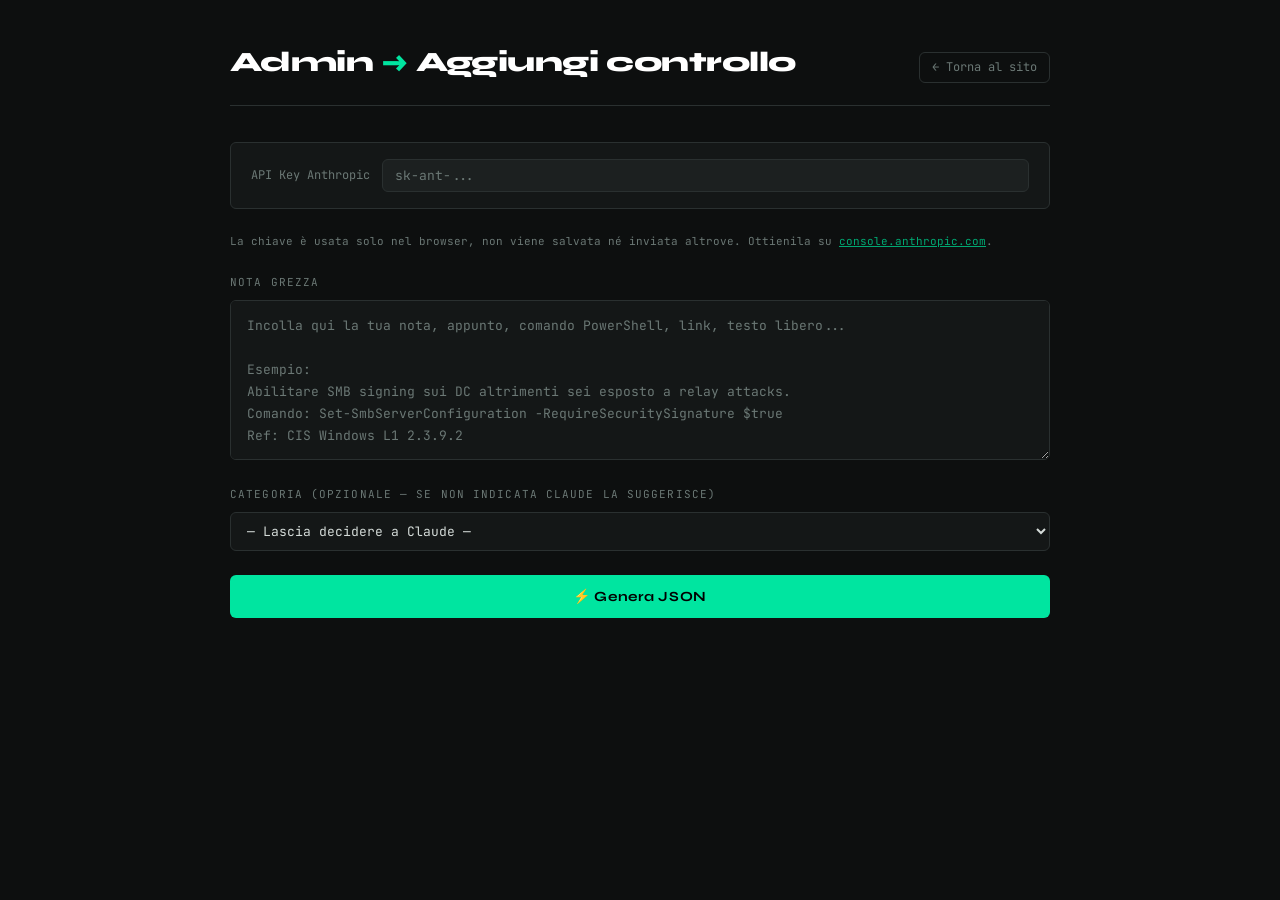
==== admin.html @ d933296f "Create admin.html" ====
<!DOCTYPE html>
<html lang="it">
<head>
  <meta charset="UTF-8" />
  <meta name="viewport" content="width=device-width, initial-scale=1.0" />
  <title>Admin — AD Hardening</title>
  <link rel="preconnect" href="https://fonts.googleapis.com" />
  <link rel="preconnect" href="https://fonts.gstatic.com" crossorigin />
  <link href="https://fonts.googleapis.com/css2?family=JetBrains+Mono:wght@400;600;700&family=Syne:wght@400;700;800&display=swap" rel="stylesheet" />
  <style>
    :root {
      --bg:         #0d0f0f;
      --surface:    #141717;
      --surface2:   #1c2020;
      --border:     #2a3030;
      --accent:     #00e5a0;
      --accent-dim: #00a872;
      --text:       #d4dbd8;
      --text-muted: #6b7875;
      --critical:   #ff4d4d;
      --high:       #ff8c42;
      --medium:     #f5c518;
      --low:        #4caf50;
      --mono:       'JetBrains Mono', monospace;
      --sans:       'Syne', sans-serif;
      --radius:     6px;
    }

    *, *::before, *::after { box-sizing: border-box; margin: 0; padding: 0; }

    body {
      background: var(--bg);
      color: var(--text);
      font-family: var(--mono);
      font-size: 14px;
      line-height: 1.6;
      min-height: 100vh;
      padding: 40px 24px;
    }

    .container {
      max-width: 820px;
      margin: 0 auto;
    }

    /* HEADER */
    .page-header {
      display: flex;
      align-items: baseline;
      justify-content: space-between;
      margin-bottom: 36px;
      padding-bottom: 20px;
      border-bottom: 1px solid var(--border);
    }

    .page-header h1 {
      font-family: var(--sans);
      font-size: 28px;
      font-weight: 800;
      color: #fff;
      letter-spacing: -.02em;
    }

    .page-header h1 span { color: var(--accent); }

    .back-link {
      font-size: 12px;
      color: var(--text-muted);
      text-decoration: none;
      border: 1px solid var(--border);
      padding: 5px 12px;
      border-radius: var(--radius);
      transition: all .15s;
    }
    .back-link:hover { color: var(--accent); border-color: var(--accent-dim); }

    /* API KEY */
    .api-section {
      background: var(--surface);
      border: 1px solid var(--border);
      border-radius: var(--radius);
      padding: 16px 20px;
      margin-bottom: 24px;
      display: flex;
      align-items: center;
      gap: 12px;
    }

    .api-section label {
      font-size: 12px;
      color: var(--text-muted);
      white-space: nowrap;
    }

    .api-section input {
      flex: 1;
      background: var(--surface2);
      border: 1px solid var(--border);
      color: var(--text);
      font-family: var(--mono);
      font-size: 13px;
      padding: 7px 12px;
      border-radius: var(--radius);
      outline: none;
      transition: border-color .15s;
    }
    .api-section input:focus { border-color: var(--accent-dim); }
    .api-section input::placeholder { color: var(--text-muted); }

    .api-hint {
      font-size: 11px;
      color: var(--text-muted);
      margin-top: 6px;
      margin-bottom: 24px;
    }
    .api-hint a { color: var(--accent-dim); }

    /* FORM */
    .form-group {
      margin-bottom: 20px;
    }

    .form-label {
      display: block;
      font-size: 11px;
      letter-spacing: .1em;
      text-transform: uppercase;
      color: var(--text-muted);
      margin-bottom: 8px;
    }

    textarea {
      width: 100%;
      background: var(--surface);
      border: 1px solid var(--border);
      color: var(--text);
      font-family: var(--mono);
      font-size: 13px;
      padding: 14px 16px;
      border-radius: var(--radius);
      resize: vertical;
      min-height: 160px;
      outline: none;
      line-height: 1.7;
      transition: border-color .15s;
    }
    textarea:focus { border-color: var(--accent-dim); }
    textarea::placeholder { color: var(--text-muted); }

    .cat-select {
      width: 100%;
      background: var(--surface);
      border: 1px solid var(--border);
      color: var(--text);
      font-family: var(--mono);
      font-size: 13px;
      padding: 9px 12px;
      border-radius: var(--radius);
      outline: none;
      cursor: pointer;
      transition: border-color .15s;
    }
    .cat-select:focus { border-color: var(--accent-dim); }

    .btn-generate {
      width: 100%;
      background: var(--accent);
      border: none;
      color: #000;
      font-family: var(--sans);
      font-weight: 700;
      font-size: 14px;
      padding: 13px;
      border-radius: var(--radius);
      cursor: pointer;
      letter-spacing: .04em;
      transition: opacity .15s;
      margin-top: 4px;
    }
    .btn-generate:hover { opacity: .88; }
    .btn-generate:disabled { opacity: .4; cursor: not-allowed; }

    /* SPINNER */
    .spinner {
      display: none;
      text-align: center;
      padding: 32px;
      color: var(--text-muted);
      font-size: 13px;
    }
    .spinner.active { display: block; }
    .spinner::before {
      content: '';
      display: block;
      width: 28px; height: 28px;
      border: 2px solid var(--border);
      border-top-color: var(--accent);
      border-radius: 50%;
      margin: 0 auto 12px;
      animation: spin .7s linear infinite;
    }
    @keyframes spin { to { transform: rotate(360deg); } }

    /* RISULTATO */
    .result-section {
      display: none;
      margin-top: 28px;
    }
    .result-section.active { display: block; }

    .result-header {
      display: flex;
      align-items: center;
      justify-content: space-between;
      margin-bottom: 10px;
    }

    .result-title {
      font-size: 11px;
      letter-spacing: .1em;
      text-transform: uppercase;
      color: var(--text-muted);
    }

    .btn-copy {
      background: var(--surface2);
      border: 1px solid var(--border);
      color: var(--text-muted);
      font-family: var(--mono);
      font-size: 12px;
      padding: 5px 12px;
      border-radius: var(--radius);
      cursor: pointer;
      transition: all .15s;
    }
    .btn-copy:hover { border-color: var(--accent-dim); color: var(--accent); }
    .btn-copy.copied { border-color: var(--accent); color: var(--accent); }

    .result-box {
      background: var(--surface);
      border: 1px solid var(--border);
      border-radius: var(--radius);
      padding: 20px;
      overflow-x: auto;
    }

    .result-box pre {
      font-family: var(--mono);
      font-size: 12.5px;
      line-height: 1.7;
      color: var(--text);
      white-space: pre-wrap;
      word-break: break-word;
    }

    /* ISTRUZIONI */
    .instructions {
      margin-top: 28px;
      background: var(--surface);
      border: 1px solid var(--border);
      border-left: 3px solid var(--accent-dim);
      border-radius: var(--radius);
      padding: 16px 20px;
    }

    .instructions p {
      font-size: 12px;
      color: var(--text-muted);
      margin-bottom: 8px;
    }
    .instructions p:last-child { margin-bottom: 0; }
    .instructions strong { color: var(--text); }

    /* ERRORE */
    .error-box {
      display: none;
      margin-top: 20px;
      background: rgba(255,77,77,.08);
      border: 1px solid rgba(255,77,77,.3);
      border-radius: var(--radius);
      padding: 14px 18px;
      font-size: 13px;
      color: var(--critical);
    }
    .error-box.active { display: block; }

    /* PREVIEW CARD */
    .preview-card {
      margin-top: 20px;
      background: var(--surface2);
      border: 1px solid var(--border);
      border-radius: var(--radius);
      padding: 16px;
    }

    .preview-title {
      font-size: 11px;
      letter-spacing: .1em;
      text-transform: uppercase;
      color: var(--text-muted);
      margin-bottom: 12px;
    }

    .preview-item {
      background: var(--surface);
      border: 1px solid var(--border);
      border-radius: var(--radius);
      padding: 12px 16px;
    }

    .preview-item-title { font-size: 13px; color: var(--text); margin-bottom: 6px; }
    .preview-item-desc  { font-size: 12px; color: var(--text-muted); margin-bottom: 8px; }
    .preview-meta       { display: flex; gap: 8px; align-items: center; }

    .badge {
      font-size: 10px;
      font-weight: 600;
      padding: 2px 8px;
      border-radius: 20px;
      text-transform: uppercase;
      letter-spacing: .06em;
    }
    .badge-critical { background: rgba(255,77,77,.15); color: var(--critical); }
    .badge-high     { background: rgba(255,140,66,.15); color: var(--high); }
    .badge-medium   { background: rgba(245,197,24,.15); color: var(--medium); }
    .badge-low      { background: rgba(76,175,80,.15);  color: var(--low); }

    .preview-cat { font-size: 11px; color: var(--text-muted); }
    .preview-ref { font-size: 11px; color: var(--text-muted); margin-left: auto; }
  </style>
</head>
<body>
<div class="container">

  <div class="page-header">
    <h1>Admin <span>→</span> Aggiungi controllo</h1>
    <a href="index.html" class="back-link">← Torna al sito</a>
  </div>

  <!-- API KEY -->
  <div class="api-section">
    <label>API Key Anthropic</label>
    <input type="password" id="api-key" placeholder="sk-ant-..." autocomplete="off" />
  </div>
  <p class="api-hint">
    La chiave è usata solo nel browser, non viene salvata né inviata altrove.
    Ottienila su <a href="https://console.anthropic.com" target="_blank">console.anthropic.com</a>.
  </p>

  <!-- FORM -->
  <div class="form-group">
    <label class="form-label">Nota grezza</label>
    <textarea id="raw-note" placeholder="Incolla qui la tua nota, appunto, comando PowerShell, link, testo libero...

Esempio:
Abilitare SMB signing sui DC altrimenti sei esposto a relay attacks. 
Comando: Set-SmbServerConfiguration -RequireSecuritySignature $true
Ref: CIS Windows L1 2.3.9.2"></textarea>
  </div>

  <div class="form-group">
    <label class="form-label">Categoria (opzionale — se non indicata Claude la suggerisce)</label>
    <select class="cat-select" id="cat-select">
      <option value="">— Lascia decidere a Claude —</option>
      <option value="identity-access">Identity & Access</option>
      <option value="password-auth">Password & Authentication Policy</option>
      <option value="kerberos">Kerberos & protocolli di autenticazione</option>
      <option value="group-policy">Group Policy</option>
      <option value="logging-audit">Logging & auditing</option>
      <option value="services-config">Servizi & configurazione</option>
      <option value="patching">Patching & lifecycle</option>
    </select>
  </div>

  <button class="btn-generate" id="btn-generate">⚡ Genera JSON</button>

  <div class="spinner" id="spinner">Analisi in corso…</div>
  <div class="error-box" id="error-box"></div>

  <!-- RISULTATO -->
  <div class="result-section" id="result-section">

    <div class="preview-card" id="preview-card">
      <div class="preview-title">Anteprima controllo</div>
      <div class="preview-item">
        <div class="preview-item-title" id="prev-title">—</div>
        <div class="preview-item-desc"  id="prev-desc">—</div>
        <div class="preview-meta">
          <span class="badge" id="prev-badge">—</span>
          <span class="preview-cat" id="prev-cat">—</span>
          <span class="preview-ref" id="prev-ref"></span>
        </div>
      </div>
    </div>

    <div style="margin-top:20px">
      <div class="result-header">
        <span class="result-title">JSON da aggiungere a checklist.json</span>
        <button class="btn-copy" id="btn-copy">Copia</button>
      </div>
      <div class="result-box">
        <pre id="result-pre"></pre>
      </div>
    </div>

    <div class="instructions">
      <p><strong>Come aggiungere il controllo:</strong></p>
      <p>1. Copia il JSON qui sopra.</p>
      <p>2. Apri <code>data/checklist.json</code> nel repo GitHub.</p>
      <p>3. Trova la categoria corrispondente e incolla l'oggetto nell'array <code>"items"</code>, separato da virgola.</p>
      <p>4. Salva il file — il sito si aggiorna automaticamente.</p>
    </div>

  </div>

</div>

<script>
const CATEGORIES = {
  'identity-access':  'Identity & Access',
  'password-auth':    'Password & Authentication Policy',
  'kerberos':         'Kerberos & protocolli di autenticazione',
  'group-policy':     'Group Policy',
  'logging-audit':    'Logging & auditing',
  'services-config':  'Servizi & configurazione',
  'patching':         'Patching & lifecycle'
};

const SEVERITY_LABELS = {
  critical: 'Critico',
  high:     'Alto',
  medium:   'Medio',
  low:      'Basso'
};

document.getElementById('btn-generate').addEventListener('click', async () => {
  const apiKey  = document.getElementById('api-key').value.trim();
  const rawNote = document.getElementById('raw-note').value.trim();
  const catId   = document.getElementById('cat-select').value;

  const errorBox = document.getElementById('error-box');
  errorBox.className = 'error-box';

  if (!apiKey) { showError('Inserisci la API key Anthropic.'); return; }
  if (!rawNote) { showError('Inserisci una nota da analizzare.'); return; }

  setLoading(true);
  document.getElementById('result-section').className = 'result-section';

  const catHint = catId
    ? `La categoria assegnata è: "${CATEGORIES[catId]}" (id: "${catId}"). Usa esattamente questo id.`
    : `Scegli la categoria più appropriata tra: ${Object.entries(CATEGORIES).map(([id,n]) => `"${id}" (${n})`).join(', ')}.`;

  const prompt = `Sei un esperto di sicurezza Active Directory. Analizza la seguente nota grezza e genera un oggetto JSON per una checklist di hardening AD.

NOTA GREZZA:
"""
${rawNote}
"""

${catHint}

Genera un oggetto JSON con questa struttura esatta:
{
  "id": "xx-NNN",
  "title": "Titolo conciso del controllo (max 80 caratteri)",
  "description": "Descrizione tecnica dettagliata con contesto, rischio se non applicato e indicazione operativa. Almeno 2 frasi.",
  "severity": "critical|high|medium|low",
  "ref": "Riferimento standard (CIS, MITRE ATT&CK, CVE, Microsoft, ecc.) oppure stringa vuota",
  "category_id": "id-categoria"
}

Regole per l'id:
- Usa il prefisso della categoria (es: "ia" per identity-access, "pa" per password-auth, "kb" per kerberos, "gp" per group-policy, "la" per logging-audit, "sc" per services-config, "pt" per patching)
- Usa un numero a 3 cifre progressivo (es: "ia-042")

Rispondi SOLO con il JSON, senza testo aggiuntivo, senza backtick, senza markdown.`;

  try {
    const res = await fetch('https://api.anthropic.com/v1/messages', {
      method: 'POST',
      headers: {
        'Content-Type':         'application/json',
        'x-api-key':            apiKey,
        'anthropic-version':    '2023-06-01',
        'anthropic-dangerous-direct-browser-access': 'true'
      },
      body: JSON.stringify({
        model:      'claude-sonnet-4-20250514',
        max_tokens: 1000,
        messages:   [{ role: 'user', content: prompt }]
      })
    });

    const data = await res.json();

    if (!res.ok) {
      showError(`Errore API: ${data.error?.message || res.status}`);
      setLoading(false);
      return;
    }

    const raw = data.content?.find(b => b.type === 'text')?.text?.trim() || '';

    let parsed;
    try {
      parsed = JSON.parse(raw);
    } catch {
      showError('Il modello non ha restituito JSON valido. Riprova.');
      console.error('Raw output:', raw);
      setLoading(false);
      return;
    }

    renderResult(parsed);

  } catch (err) {
    showError('Errore di rete: ' + err.message);
  }

  setLoading(false);
});

function renderResult(obj) {
  // Anteprima
  document.getElementById('prev-title').textContent = obj.title || '—';
  document.getElementById('prev-desc').textContent  = obj.description || '—';
  document.getElementById('prev-ref').textContent   = obj.ref || '';

  const catName = CATEGORIES[obj.category_id] || obj.category_id || '—';
  document.getElementById('prev-cat').textContent = catName;

  const badge = document.getElementById('prev-badge');
  badge.textContent  = SEVERITY_LABELS[obj.severity] || obj.severity || '—';
  badge.className    = `badge badge-${obj.severity || 'low'}`;

  // JSON formattato (senza category_id — è solo per il preview)
  const forJson = {
    id:          obj.id,
    title:       obj.title,
    description: obj.description,
    severity:    obj.severity,
    ref:         obj.ref || ''
  };
  const pretty = JSON.stringify(forJson, null, 2);
  document.getElementById('result-pre').textContent = pretty;

  document.getElementById('result-section').className = 'result-section active';

  // Copia
  const btnCopy = document.getElementById('btn-copy');
  btnCopy.className = 'btn-copy';
  btnCopy.textContent = 'Copia';
  btnCopy.onclick = () => {
    navigator.clipboard.writeText(pretty).then(() => {
      btnCopy.textContent = '✓ Copiato';
      btnCopy.className = 'btn-copy copied';
      setTimeout(() => {
        btnCopy.textContent = 'Copia';
        btnCopy.className = 'btn-copy';
      }, 2000);
    });
  };
}

function setLoading(active) {
  document.getElementById('spinner').className    = active ? 'spinner active' : 'spinner';
  document.getElementById('btn-generate').disabled = active;
}

function showError(msg) {
  const box = document.getElementById('error-box');
  box.textContent = msg;
  box.className = 'error-box active';
}
</script>
</body>
</html>
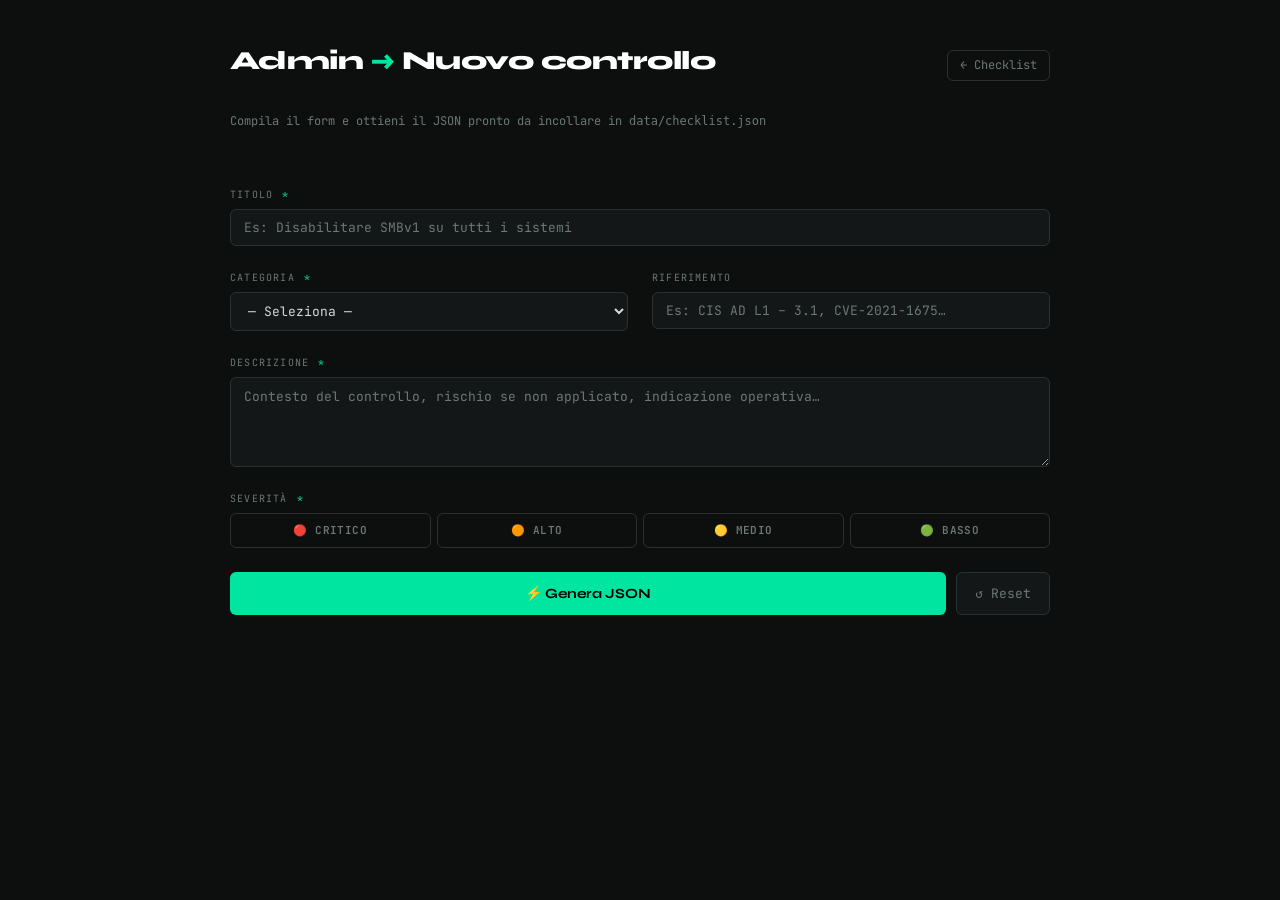
==== commit 29ddf3ad: "Update admin.html" ====
--- a/admin.html
+++ b/admin.html
@@ -41,21 +41,24 @@
     .container {
       max-width: 820px;
       margin: 0 auto;
-    }
-
-    /* HEADER */
+      display: grid;
+      grid-template-columns: 1fr 1fr;
+      gap: 24px;
+      align-items: start;
+    }
+
+    .col-full { grid-column: 1 / -1; }
+
     .page-header {
       display: flex;
       align-items: baseline;
       justify-content: space-between;
-      margin-bottom: 36px;
-      padding-bottom: 20px;
-      border-bottom: 1px solid var(--border);
+      margin-bottom: 6px;
     }
 
     .page-header h1 {
       font-family: var(--sans);
-      font-size: 28px;
+      font-size: 26px;
       font-weight: 800;
       color: #fff;
       letter-spacing: -.02em;
@@ -74,243 +77,166 @@
     }
     .back-link:hover { color: var(--accent); border-color: var(--accent-dim); }
 
-    /* API KEY */
-    .api-section {
+    .page-sub {
+      font-size: 12px;
+      color: var(--text-muted);
+      margin-bottom: 32px;
+    }
+
+    .form-group { display: flex; flex-direction: column; gap: 6px; }
+
+    .form-label {
+      font-size: 10px;
+      letter-spacing: .12em;
+      text-transform: uppercase;
+      color: var(--text-muted);
+    }
+
+    .form-label .req { color: var(--accent); margin-left: 2px; }
+
+    input[type="text"],
+    textarea,
+    select {
       background: var(--surface);
-      border: 1px solid var(--border);
-      border-radius: var(--radius);
-      padding: 16px 20px;
-      margin-bottom: 24px;
-      display: flex;
-      align-items: center;
-      gap: 12px;
-    }
-
-    .api-section label {
-      font-size: 12px;
-      color: var(--text-muted);
-      white-space: nowrap;
-    }
-
-    .api-section input {
-      flex: 1;
-      background: var(--surface2);
       border: 1px solid var(--border);
       color: var(--text);
       font-family: var(--mono);
       font-size: 13px;
-      padding: 7px 12px;
+      padding: 9px 13px;
       border-radius: var(--radius);
       outline: none;
       transition: border-color .15s;
-    }
-    .api-section input:focus { border-color: var(--accent-dim); }
-    .api-section input::placeholder { color: var(--text-muted); }
-
-    .api-hint {
+      width: 100%;
+    }
+
+    input[type="text"]:focus,
+    textarea:focus,
+    select:focus { border-color: var(--accent-dim); }
+
+    input::placeholder,
+    textarea::placeholder { color: var(--text-muted); }
+
+    textarea { resize: vertical; min-height: 90px; line-height: 1.6; }
+    select { cursor: pointer; }
+
+    /* SEVERITÀ */
+    .severity-group {
+      display: grid;
+      grid-template-columns: repeat(4, 1fr);
+      gap: 6px;
+    }
+
+    .sev-radio { display: none; }
+
+    .sev-label {
+      display: flex;
+      align-items: center;
+      justify-content: center;
+      padding: 8px 4px;
+      border: 1px solid var(--border);
+      border-radius: var(--radius);
       font-size: 11px;
-      color: var(--text-muted);
-      margin-top: 6px;
-      margin-bottom: 24px;
-    }
-    .api-hint a { color: var(--accent-dim); }
-
-    /* FORM */
-    .form-group {
-      margin-bottom: 20px;
-    }
-
-    .form-label {
-      display: block;
-      font-size: 11px;
-      letter-spacing: .1em;
+      font-weight: 600;
+      letter-spacing: .04em;
       text-transform: uppercase;
-      color: var(--text-muted);
-      margin-bottom: 8px;
-    }
-
-    textarea {
-      width: 100%;
-      background: var(--surface);
-      border: 1px solid var(--border);
-      color: var(--text);
-      font-family: var(--mono);
-      font-size: 13px;
-      padding: 14px 16px;
-      border-radius: var(--radius);
-      resize: vertical;
-      min-height: 160px;
-      outline: none;
-      line-height: 1.7;
-      transition: border-color .15s;
-    }
-    textarea:focus { border-color: var(--accent-dim); }
-    textarea::placeholder { color: var(--text-muted); }
-
-    .cat-select {
-      width: 100%;
-      background: var(--surface);
-      border: 1px solid var(--border);
-      color: var(--text);
-      font-family: var(--mono);
-      font-size: 13px;
-      padding: 9px 12px;
-      border-radius: var(--radius);
-      outline: none;
       cursor: pointer;
-      transition: border-color .15s;
-    }
-    .cat-select:focus { border-color: var(--accent-dim); }
-
-    .btn-generate {
-      width: 100%;
+      color: var(--text-muted);
+      transition: all .15s;
+    }
+
+    #sev-critical:checked + .sev-label { background: var(--critical); border-color: var(--critical); color: #000; }
+    #sev-high:checked     + .sev-label { background: var(--high);     border-color: var(--high);     color: #000; }
+    #sev-medium:checked   + .sev-label { background: var(--medium);   border-color: var(--medium);   color: #000; }
+    #sev-low:checked      + .sev-label { background: var(--low);      border-color: var(--low);      color: #000; }
+
+    /* BOTTONI */
+    .btn-row { display: flex; gap: 10px; }
+
+    .btn-primary {
+      flex: 1;
       background: var(--accent);
       border: none;
       color: #000;
       font-family: var(--sans);
       font-weight: 700;
       font-size: 14px;
-      padding: 13px;
+      padding: 12px;
       border-radius: var(--radius);
       cursor: pointer;
-      letter-spacing: .04em;
       transition: opacity .15s;
-      margin-top: 4px;
-    }
-    .btn-generate:hover { opacity: .88; }
-    .btn-generate:disabled { opacity: .4; cursor: not-allowed; }
-
-    /* SPINNER */
-    .spinner {
+    }
+    .btn-primary:hover { opacity: .88; }
+
+    .btn-secondary {
+      background: var(--surface);
+      border: 1px solid var(--border);
+      color: var(--text-muted);
+      font-family: var(--mono);
+      font-size: 13px;
+      padding: 12px 18px;
+      border-radius: var(--radius);
+      cursor: pointer;
+      transition: all .15s;
+    }
+    .btn-secondary:hover { border-color: var(--accent-dim); color: var(--accent); }
+
+    /* ERRORI */
+    .err { font-size: 11px; color: var(--critical); display: none; }
+    .err.show { display: block; }
+
+    /* PREVIEW */
+    .preview-panel,
+    .output-panel,
+    .instructions {
       display: none;
-      text-align: center;
-      padding: 32px;
-      color: var(--text-muted);
-      font-size: 13px;
-    }
-    .spinner.active { display: block; }
-    .spinner::before {
-      content: '';
-      display: block;
-      width: 28px; height: 28px;
-      border: 2px solid var(--border);
-      border-top-color: var(--accent);
-      border-radius: 50%;
-      margin: 0 auto 12px;
-      animation: spin .7s linear infinite;
-    }
-    @keyframes spin { to { transform: rotate(360deg); } }
-
-    /* RISULTATO */
-    .result-section {
-      display: none;
-      margin-top: 28px;
-    }
-    .result-section.active { display: block; }
-
-    .result-header {
+    }
+    .preview-panel.show,
+    .output-panel.show,
+    .instructions.show { display: block; }
+
+    .panel {
+      background: var(--surface);
+      border: 1px solid var(--border);
+      border-radius: var(--radius);
+      overflow: hidden;
+    }
+
+    .panel-header {
       display: flex;
       align-items: center;
       justify-content: space-between;
-      margin-bottom: 10px;
-    }
-
-    .result-title {
+      padding: 11px 16px;
+      border-bottom: 1px solid var(--border);
+      background: var(--surface2);
+    }
+
+    .panel-title {
+      font-size: 10px;
+      letter-spacing: .12em;
+      text-transform: uppercase;
+      color: var(--text-muted);
+    }
+
+    .btn-copy {
+      background: none;
+      border: 1px solid var(--border);
+      color: var(--text-muted);
+      font-family: var(--mono);
       font-size: 11px;
-      letter-spacing: .1em;
-      text-transform: uppercase;
-      color: var(--text-muted);
-    }
-
-    .btn-copy {
-      background: var(--surface2);
-      border: 1px solid var(--border);
-      color: var(--text-muted);
-      font-family: var(--mono);
-      font-size: 12px;
-      padding: 5px 12px;
+      padding: 4px 10px;
       border-radius: var(--radius);
       cursor: pointer;
       transition: all .15s;
     }
-    .btn-copy:hover { border-color: var(--accent-dim); color: var(--accent); }
+    .btn-copy:hover  { border-color: var(--accent-dim); color: var(--accent); }
     .btn-copy.copied { border-color: var(--accent); color: var(--accent); }
 
-    .result-box {
-      background: var(--surface);
-      border: 1px solid var(--border);
-      border-radius: var(--radius);
-      padding: 20px;
-      overflow-x: auto;
-    }
-
-    .result-box pre {
-      font-family: var(--mono);
-      font-size: 12.5px;
-      line-height: 1.7;
-      color: var(--text);
-      white-space: pre-wrap;
-      word-break: break-word;
-    }
-
-    /* ISTRUZIONI */
-    .instructions {
-      margin-top: 28px;
-      background: var(--surface);
-      border: 1px solid var(--border);
-      border-left: 3px solid var(--accent-dim);
-      border-radius: var(--radius);
-      padding: 16px 20px;
-    }
-
-    .instructions p {
-      font-size: 12px;
-      color: var(--text-muted);
-      margin-bottom: 8px;
-    }
-    .instructions p:last-child { margin-bottom: 0; }
-    .instructions strong { color: var(--text); }
-
-    /* ERRORE */
-    .error-box {
-      display: none;
-      margin-top: 20px;
-      background: rgba(255,77,77,.08);
-      border: 1px solid rgba(255,77,77,.3);
-      border-radius: var(--radius);
-      padding: 14px 18px;
-      font-size: 13px;
-      color: var(--critical);
-    }
-    .error-box.active { display: block; }
-
-    /* PREVIEW CARD */
-    .preview-card {
-      margin-top: 20px;
-      background: var(--surface2);
-      border: 1px solid var(--border);
-      border-radius: var(--radius);
-      padding: 16px;
-    }
-
-    .preview-title {
-      font-size: 11px;
-      letter-spacing: .1em;
-      text-transform: uppercase;
-      color: var(--text-muted);
-      margin-bottom: 12px;
-    }
-
-    .preview-item {
-      background: var(--surface);
-      border: 1px solid var(--border);
-      border-radius: var(--radius);
-      padding: 12px 16px;
-    }
-
-    .preview-item-title { font-size: 13px; color: var(--text); margin-bottom: 6px; }
-    .preview-item-desc  { font-size: 12px; color: var(--text-muted); margin-bottom: 8px; }
-    .preview-meta       { display: flex; gap: 8px; align-items: center; }
+    .panel-body { padding: 16px; }
+
+    /* Preview card */
+    .prev-title { font-size: 13px; font-weight: 600; color: var(--text); margin-bottom: 6px; }
+    .prev-desc  { font-size: 12px; color: var(--text-muted); margin-bottom: 10px; line-height: 1.6; }
+    .prev-meta  { display: flex; align-items: center; gap: 8px; flex-wrap: wrap; }
 
     .badge {
       font-size: 10px;
@@ -320,48 +246,74 @@
       text-transform: uppercase;
       letter-spacing: .06em;
     }
-    .badge-critical { background: rgba(255,77,77,.15); color: var(--critical); }
+    .badge-critical { background: rgba(255,77,77,.15);  color: var(--critical); }
     .badge-high     { background: rgba(255,140,66,.15); color: var(--high); }
     .badge-medium   { background: rgba(245,197,24,.15); color: var(--medium); }
     .badge-low      { background: rgba(76,175,80,.15);  color: var(--low); }
 
-    .preview-cat { font-size: 11px; color: var(--text-muted); }
-    .preview-ref { font-size: 11px; color: var(--text-muted); margin-left: auto; }
+    .prev-cat { font-size: 11px; color: var(--text-muted); }
+    .prev-ref { font-size: 11px; color: var(--text-muted); margin-left: auto; font-style: italic; }
+
+    /* JSON output */
+    .panel-body pre {
+      font-family: var(--mono);
+      font-size: 12px;
+      line-height: 1.75;
+      color: var(--text);
+      white-space: pre-wrap;
+      word-break: break-word;
+    }
+
+    /* Istruzioni */
+    .instructions {
+      background: var(--surface);
+      border: 1px solid var(--border);
+      border-left: 3px solid var(--accent-dim);
+      border-radius: var(--radius);
+      padding: 14px 18px;
+    }
+
+    .instructions p {
+      font-size: 12px;
+      color: var(--text-muted);
+      margin-bottom: 6px;
+    }
+    .instructions p:last-child { margin-bottom: 0; }
+    .instructions strong { color: var(--text); }
+    .instructions code {
+      background: var(--surface2);
+      padding: 1px 5px;
+      border-radius: 3px;
+      font-size: 11px;
+    }
+
+    @media (max-width: 600px) {
+      .container { grid-template-columns: 1fr; }
+      .col-full  { grid-column: 1; }
+    }
   </style>
 </head>
 <body>
 <div class="container">
 
-  <div class="page-header">
-    <h1>Admin <span>→</span> Aggiungi controllo</h1>
-    <a href="index.html" class="back-link">← Torna al sito</a>
-  </div>
-
-  <!-- API KEY -->
-  <div class="api-section">
-    <label>API Key Anthropic</label>
-    <input type="password" id="api-key" placeholder="sk-ant-..." autocomplete="off" />
-  </div>
-  <p class="api-hint">
-    La chiave è usata solo nel browser, non viene salvata né inviata altrove.
-    Ottienila su <a href="https://console.anthropic.com" target="_blank">console.anthropic.com</a>.
-  </p>
-
-  <!-- FORM -->
+  <div class="col-full page-header">
+    <h1>Admin <span>→</span> Nuovo controllo</h1>
+    <a href="index.html" class="back-link">← Checklist</a>
+  </div>
+  <p class="col-full page-sub">Compila il form e ottieni il JSON pronto da incollare in <code>data/checklist.json</code></p>
+
+  <!-- TITOLO -->
+  <div class="form-group col-full">
+    <label class="form-label">Titolo <span class="req">*</span></label>
+    <input type="text" id="f-title" placeholder="Es: Disabilitare SMBv1 su tutti i sistemi" maxlength="100" />
+    <span class="err" id="err-title">Campo obbligatorio</span>
+  </div>
+
+  <!-- CATEGORIA -->
   <div class="form-group">
-    <label class="form-label">Nota grezza</label>
-    <textarea id="raw-note" placeholder="Incolla qui la tua nota, appunto, comando PowerShell, link, testo libero...
-
-Esempio:
-Abilitare SMB signing sui DC altrimenti sei esposto a relay attacks. 
-Comando: Set-SmbServerConfiguration -RequireSecuritySignature $true
-Ref: CIS Windows L1 2.3.9.2"></textarea>
-  </div>
-
-  <div class="form-group">
-    <label class="form-label">Categoria (opzionale — se non indicata Claude la suggerisce)</label>
-    <select class="cat-select" id="cat-select">
-      <option value="">— Lascia decidere a Claude —</option>
+    <label class="form-label">Categoria <span class="req">*</span></label>
+    <select id="f-category">
+      <option value="">— Seleziona —</option>
       <option value="identity-access">Identity & Access</option>
       <option value="password-auth">Password & Authentication Policy</option>
       <option value="kerberos">Kerberos & protocolli di autenticazione</option>
@@ -370,53 +322,99 @@
       <option value="services-config">Servizi & configurazione</option>
       <option value="patching">Patching & lifecycle</option>
     </select>
-  </div>
-
-  <button class="btn-generate" id="btn-generate">⚡ Genera JSON</button>
-
-  <div class="spinner" id="spinner">Analisi in corso…</div>
-  <div class="error-box" id="error-box"></div>
-
-  <!-- RISULTATO -->
-  <div class="result-section" id="result-section">
-
-    <div class="preview-card" id="preview-card">
-      <div class="preview-title">Anteprima controllo</div>
-      <div class="preview-item">
-        <div class="preview-item-title" id="prev-title">—</div>
-        <div class="preview-item-desc"  id="prev-desc">—</div>
-        <div class="preview-meta">
-          <span class="badge" id="prev-badge">—</span>
-          <span class="preview-cat" id="prev-cat">—</span>
-          <span class="preview-ref" id="prev-ref"></span>
+    <span class="err" id="err-cat">Campo obbligatorio</span>
+  </div>
+
+  <!-- RIFERIMENTO -->
+  <div class="form-group">
+    <label class="form-label">Riferimento</label>
+    <input type="text" id="f-ref" placeholder="Es: CIS AD L1 – 3.1, CVE-2021-1675…" />
+  </div>
+
+  <!-- DESCRIZIONE -->
+  <div class="form-group col-full">
+    <label class="form-label">Descrizione <span class="req">*</span></label>
+    <textarea id="f-desc" placeholder="Contesto del controllo, rischio se non applicato, indicazione operativa…"></textarea>
+    <span class="err" id="err-desc">Campo obbligatorio</span>
+  </div>
+
+  <!-- SEVERITÀ -->
+  <div class="form-group col-full">
+    <label class="form-label">Severità <span class="req">*</span></label>
+    <div class="severity-group">
+      <input type="radio" name="severity" id="sev-critical" class="sev-radio" value="critical" />
+      <label class="sev-label" for="sev-critical">🔴 Critico</label>
+
+      <input type="radio" name="severity" id="sev-high" class="sev-radio" value="high" />
+      <label class="sev-label" for="sev-high">🟠 Alto</label>
+
+      <input type="radio" name="severity" id="sev-medium" class="sev-radio" value="medium" />
+      <label class="sev-label" for="sev-medium">🟡 Medio</label>
+
+      <input type="radio" name="severity" id="sev-low" class="sev-radio" value="low" />
+      <label class="sev-label" for="sev-low">🟢 Basso</label>
+    </div>
+    <span class="err" id="err-sev">Seleziona una severità</span>
+  </div>
+
+  <!-- BOTTONI -->
+  <div class="col-full btn-row">
+    <button class="btn-primary" id="btn-generate">⚡ Genera JSON</button>
+    <button class="btn-secondary" id="btn-reset">↺ Reset</button>
+  </div>
+
+  <!-- ANTEPRIMA -->
+  <div class="col-full preview-panel" id="preview-panel">
+    <div class="panel">
+      <div class="panel-header"><span class="panel-title">Anteprima controllo</span></div>
+      <div class="panel-body">
+        <div class="prev-title" id="prev-title"></div>
+        <div class="prev-desc"  id="prev-desc"></div>
+        <div class="prev-meta">
+          <span class="badge" id="prev-badge"></span>
+          <span class="prev-cat" id="prev-cat"></span>
+          <span class="prev-ref" id="prev-ref"></span>
         </div>
       </div>
     </div>
-
-    <div style="margin-top:20px">
-      <div class="result-header">
-        <span class="result-title">JSON da aggiungere a checklist.json</span>
+  </div>
+
+  <!-- OUTPUT JSON -->
+  <div class="col-full output-panel" id="output-panel">
+    <div class="panel">
+      <div class="panel-header">
+        <span class="panel-title">JSON da aggiungere a checklist.json</span>
         <button class="btn-copy" id="btn-copy">Copia</button>
       </div>
-      <div class="result-box">
-        <pre id="result-pre"></pre>
+      <div class="panel-body">
+        <pre id="output-pre"></pre>
       </div>
     </div>
-
-    <div class="instructions">
-      <p><strong>Come aggiungere il controllo:</strong></p>
-      <p>1. Copia il JSON qui sopra.</p>
-      <p>2. Apri <code>data/checklist.json</code> nel repo GitHub.</p>
-      <p>3. Trova la categoria corrispondente e incolla l'oggetto nell'array <code>"items"</code>, separato da virgola.</p>
-      <p>4. Salva il file — il sito si aggiorna automaticamente.</p>
-    </div>
-
+  </div>
+
+  <!-- ISTRUZIONI -->
+  <div class="col-full instructions" id="instructions">
+    <p><strong>Come aggiungere il controllo:</strong></p>
+    <p>1. Copia il JSON qui sopra.</p>
+    <p>2. Apri <code>data/checklist.json</code> nel repo GitHub (icona matita in alto a destra).</p>
+    <p>3. Trova la categoria giusta e incolla l'oggetto nell'array <code>"items"</code>, separato da una virgola dall'elemento precedente.</p>
+    <p>4. Clicca <strong>Commit changes</strong> — il sito si aggiorna entro pochi secondi.</p>
   </div>
 
 </div>
 
 <script>
-const CATEGORIES = {
+const CAT_PREFIX = {
+  'identity-access':  'ia',
+  'password-auth':    'pa',
+  'kerberos':         'kb',
+  'group-policy':     'gp',
+  'logging-audit':    'la',
+  'services-config':  'sc',
+  'patching':         'pt'
+};
+
+const CAT_NAMES = {
   'identity-access':  'Identity & Access',
   'password-auth':    'Password & Authentication Policy',
   'kerberos':         'Kerberos & protocolli di autenticazione',
@@ -426,153 +424,89 @@
   'patching':         'Patching & lifecycle'
 };
 
-const SEVERITY_LABELS = {
-  critical: 'Critico',
-  high:     'Alto',
-  medium:   'Medio',
-  low:      'Basso'
+const SEV_LABELS = {
+  critical: '🔴 Critico',
+  high:     '🟠 Alto',
+  medium:   '🟡 Medio',
+  low:      '🟢 Basso'
 };
 
-document.getElementById('btn-generate').addEventListener('click', async () => {
-  const apiKey  = document.getElementById('api-key').value.trim();
-  const rawNote = document.getElementById('raw-note').value.trim();
-  const catId   = document.getElementById('cat-select').value;
-
-  const errorBox = document.getElementById('error-box');
-  errorBox.className = 'error-box';
-
-  if (!apiKey) { showError('Inserisci la API key Anthropic.'); return; }
-  if (!rawNote) { showError('Inserisci una nota da analizzare.'); return; }
-
-  setLoading(true);
-  document.getElementById('result-section').className = 'result-section';
-
-  const catHint = catId
-    ? `La categoria assegnata è: "${CATEGORIES[catId]}" (id: "${catId}"). Usa esattamente questo id.`
-    : `Scegli la categoria più appropriata tra: ${Object.entries(CATEGORIES).map(([id,n]) => `"${id}" (${n})`).join(', ')}.`;
-
-  const prompt = `Sei un esperto di sicurezza Active Directory. Analizza la seguente nota grezza e genera un oggetto JSON per una checklist di hardening AD.
-
-NOTA GREZZA:
-"""
-${rawNote}
-"""
-
-${catHint}
-
-Genera un oggetto JSON con questa struttura esatta:
-{
-  "id": "xx-NNN",
-  "title": "Titolo conciso del controllo (max 80 caratteri)",
-  "description": "Descrizione tecnica dettagliata con contesto, rischio se non applicato e indicazione operativa. Almeno 2 frasi.",
-  "severity": "critical|high|medium|low",
-  "ref": "Riferimento standard (CIS, MITRE ATT&CK, CVE, Microsoft, ecc.) oppure stringa vuota",
-  "category_id": "id-categoria"
+function genId(catId) {
+  const prefix = CAT_PREFIX[catId] || 'xx';
+  const num    = String(Date.now()).slice(-3);
+  return `${prefix}-${num}`;
 }
 
-Regole per l'id:
-- Usa il prefisso della categoria (es: "ia" per identity-access, "pa" per password-auth, "kb" per kerberos, "gp" per group-policy, "la" per logging-audit, "sc" per services-config, "pt" per patching)
-- Usa un numero a 3 cifre progressivo (es: "ia-042")
-
-Rispondi SOLO con il JSON, senza testo aggiuntivo, senza backtick, senza markdown.`;
-
-  try {
-    const res = await fetch('https://api.anthropic.com/v1/messages', {
-      method: 'POST',
-      headers: {
-        'Content-Type':         'application/json',
-        'x-api-key':            apiKey,
-        'anthropic-version':    '2023-06-01',
-        'anthropic-dangerous-direct-browser-access': 'true'
-      },
-      body: JSON.stringify({
-        model:      'claude-sonnet-4-20250514',
-        max_tokens: 1000,
-        messages:   [{ role: 'user', content: prompt }]
-      })
-    });
-
-    const data = await res.json();
-
-    if (!res.ok) {
-      showError(`Errore API: ${data.error?.message || res.status}`);
-      setLoading(false);
-      return;
-    }
-
-    const raw = data.content?.find(b => b.type === 'text')?.text?.trim() || '';
-
-    let parsed;
-    try {
-      parsed = JSON.parse(raw);
-    } catch {
-      showError('Il modello non ha restituito JSON valido. Riprova.');
-      console.error('Raw output:', raw);
-      setLoading(false);
-      return;
-    }
-
-    renderResult(parsed);
-
-  } catch (err) {
-    showError('Errore di rete: ' + err.message);
-  }
-
-  setLoading(false);
-});
-
-function renderResult(obj) {
+document.getElementById('btn-generate').addEventListener('click', () => {
+  const title    = document.getElementById('f-title').value.trim();
+  const category = document.getElementById('f-category').value;
+  const desc     = document.getElementById('f-desc').value.trim();
+  const severity = document.querySelector('input[name="severity"]:checked')?.value || '';
+  const ref      = document.getElementById('f-ref').value.trim();
+
+  let valid = true;
+  const validate = (cond, errId) => {
+    document.getElementById(errId).classList.toggle('show', !cond);
+    if (!cond) valid = false;
+  };
+
+  validate(title,    'err-title');
+  validate(category, 'err-cat');
+  validate(desc,     'err-desc');
+  validate(severity, 'err-sev');
+  if (!valid) return;
+
+  const obj = { id: genId(category), title, description: desc, severity, ref };
+  const pretty = JSON.stringify(obj, null, 2);
+
   // Anteprima
-  document.getElementById('prev-title').textContent = obj.title || '—';
-  document.getElementById('prev-desc').textContent  = obj.description || '—';
-  document.getElementById('prev-ref').textContent   = obj.ref || '';
-
-  const catName = CATEGORIES[obj.category_id] || obj.category_id || '—';
-  document.getElementById('prev-cat').textContent = catName;
-
+  document.getElementById('prev-title').textContent = title;
+  document.getElementById('prev-desc').textContent  = desc;
+  document.getElementById('prev-cat').textContent   = CAT_NAMES[category] || category;
+  document.getElementById('prev-ref').textContent   = ref || '';
   const badge = document.getElementById('prev-badge');
-  badge.textContent  = SEVERITY_LABELS[obj.severity] || obj.severity || '—';
-  badge.className    = `badge badge-${obj.severity || 'low'}`;
-
-  // JSON formattato (senza category_id — è solo per il preview)
-  const forJson = {
-    id:          obj.id,
-    title:       obj.title,
-    description: obj.description,
-    severity:    obj.severity,
-    ref:         obj.ref || ''
-  };
-  const pretty = JSON.stringify(forJson, null, 2);
-  document.getElementById('result-pre').textContent = pretty;
-
-  document.getElementById('result-section').className = 'result-section active';
+  badge.textContent = SEV_LABELS[severity];
+  badge.className   = `badge badge-${severity}`;
+
+  // JSON
+  document.getElementById('output-pre').textContent = pretty;
+
+  // Mostra pannelli
+  document.getElementById('preview-panel').classList.add('show');
+  document.getElementById('output-panel').classList.add('show');
+  document.getElementById('instructions').classList.add('show');
+  document.getElementById('preview-panel').scrollIntoView({ behavior: 'smooth', block: 'start' });
 
   // Copia
   const btnCopy = document.getElementById('btn-copy');
-  btnCopy.className = 'btn-copy';
   btnCopy.textContent = 'Copia';
+  btnCopy.className   = 'btn-copy';
   btnCopy.onclick = () => {
     navigator.clipboard.writeText(pretty).then(() => {
       btnCopy.textContent = '✓ Copiato';
-      btnCopy.className = 'btn-copy copied';
-      setTimeout(() => {
-        btnCopy.textContent = 'Copia';
-        btnCopy.className = 'btn-copy';
-      }, 2000);
+      btnCopy.className   = 'btn-copy copied';
+      setTimeout(() => { btnCopy.textContent = 'Copia'; btnCopy.className = 'btn-copy'; }, 2000);
     });
   };
-}
-
-function setLoading(active) {
-  document.getElementById('spinner').className    = active ? 'spinner active' : 'spinner';
-  document.getElementById('btn-generate').disabled = active;
-}
-
-function showError(msg) {
-  const box = document.getElementById('error-box');
-  box.textContent = msg;
-  box.className = 'error-box active';
-}
+});
+
+document.getElementById('btn-reset').addEventListener('click', () => {
+  ['f-title','f-desc','f-ref'].forEach(id => document.getElementById(id).value = '');
+  document.getElementById('f-category').value = '';
+  const checked = document.querySelector('input[name="severity"]:checked');
+  if (checked) checked.checked = false;
+  ['err-title','err-cat','err-desc','err-sev'].forEach(id =>
+    document.getElementById(id).classList.remove('show'));
+  ['preview-panel','output-panel','instructions'].forEach(id =>
+    document.getElementById(id).classList.remove('show'));
+});
+
+// Nascondi errori all'input
+document.getElementById('f-title').addEventListener('input',    () => document.getElementById('err-title').classList.remove('show'));
+document.getElementById('f-category').addEventListener('change', () => document.getElementById('err-cat').classList.remove('show'));
+document.getElementById('f-desc').addEventListener('input',     () => document.getElementById('err-desc').classList.remove('show'));
+document.querySelectorAll('input[name="severity"]').forEach(r =>
+  r.addEventListener('change', () => document.getElementById('err-sev').classList.remove('show')));
 </script>
 </body>
 </html>
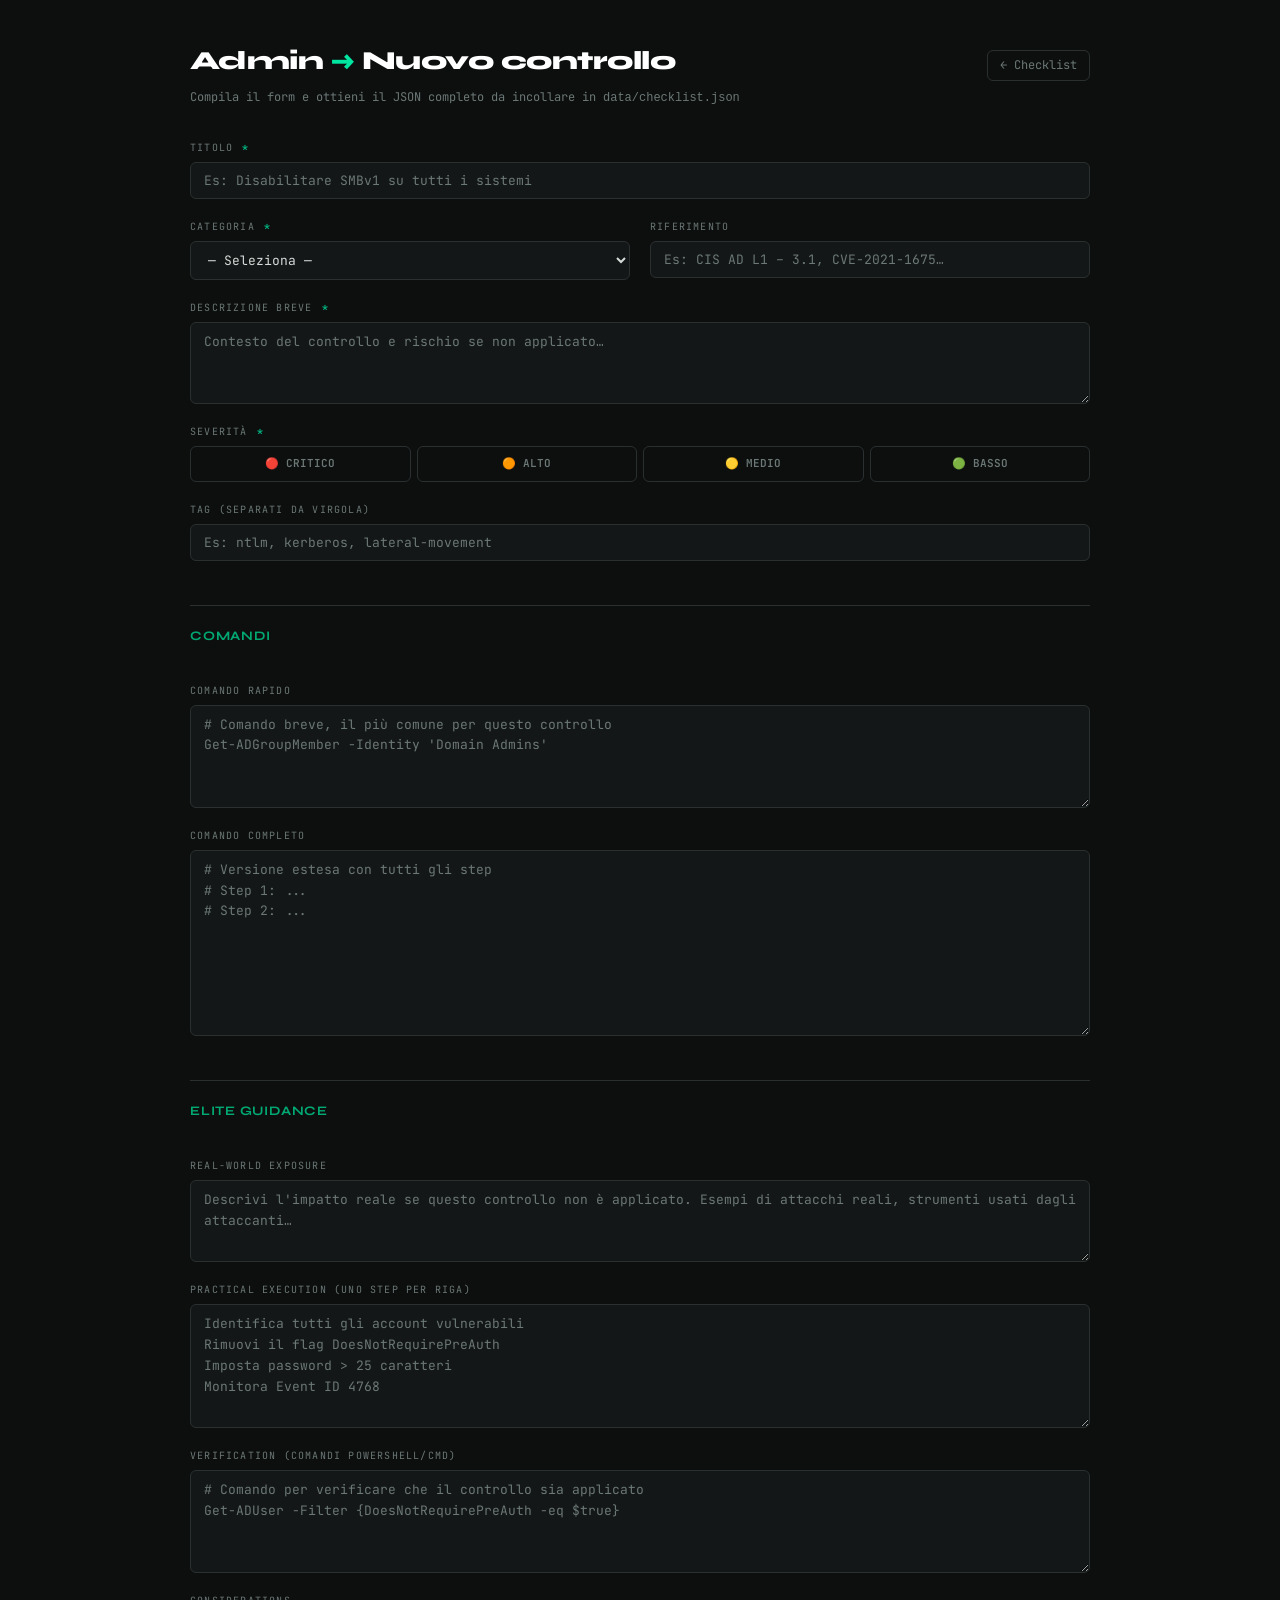
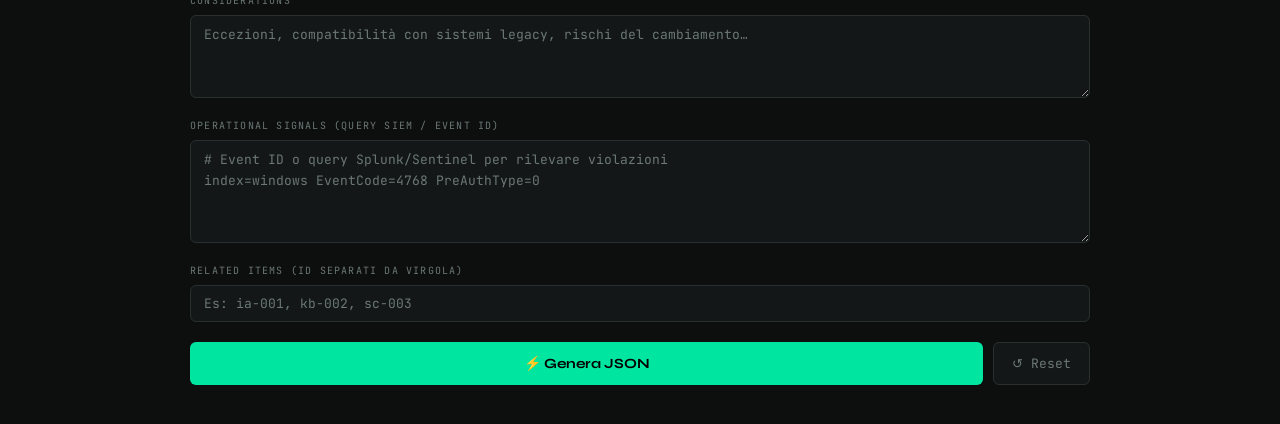
==== commit 2b3f1d66: "Refactor CSS styles in admin.html Refactor CSS styles for improved readability and organization." ====
--- a/admin.html
+++ b/admin.html
@@ -9,379 +9,208 @@
   <link href="https://fonts.googleapis.com/css2?family=JetBrains+Mono:wght@400;600;700&family=Syne:wght@400;700;800&display=swap" rel="stylesheet" />
   <style>
     :root {
-      --bg:         #0d0f0f;
-      --surface:    #141717;
-      --surface2:   #1c2020;
-      --border:     #2a3030;
-      --accent:     #00e5a0;
-      --accent-dim: #00a872;
-      --text:       #d4dbd8;
-      --text-muted: #6b7875;
-      --critical:   #ff4d4d;
-      --high:       #ff8c42;
-      --medium:     #f5c518;
-      --low:        #4caf50;
-      --mono:       'JetBrains Mono', monospace;
-      --sans:       'Syne', sans-serif;
-      --radius:     6px;
-    }
-
-    *, *::before, *::after { box-sizing: border-box; margin: 0; padding: 0; }
-
-    body {
-      background: var(--bg);
-      color: var(--text);
-      font-family: var(--mono);
-      font-size: 14px;
-      line-height: 1.6;
-      min-height: 100vh;
-      padding: 40px 24px;
-    }
-
-    .container {
-      max-width: 820px;
-      margin: 0 auto;
-      display: grid;
-      grid-template-columns: 1fr 1fr;
-      gap: 24px;
-      align-items: start;
-    }
-
-    .col-full { grid-column: 1 / -1; }
-
-    .page-header {
-      display: flex;
-      align-items: baseline;
-      justify-content: space-between;
-      margin-bottom: 6px;
-    }
-
-    .page-header h1 {
-      font-family: var(--sans);
-      font-size: 26px;
-      font-weight: 800;
-      color: #fff;
-      letter-spacing: -.02em;
-    }
-
-    .page-header h1 span { color: var(--accent); }
-
-    .back-link {
-      font-size: 12px;
-      color: var(--text-muted);
-      text-decoration: none;
-      border: 1px solid var(--border);
-      padding: 5px 12px;
-      border-radius: var(--radius);
-      transition: all .15s;
-    }
-    .back-link:hover { color: var(--accent); border-color: var(--accent-dim); }
-
-    .page-sub {
-      font-size: 12px;
-      color: var(--text-muted);
-      margin-bottom: 32px;
-    }
-
-    .form-group { display: flex; flex-direction: column; gap: 6px; }
-
-    .form-label {
-      font-size: 10px;
-      letter-spacing: .12em;
-      text-transform: uppercase;
-      color: var(--text-muted);
-    }
-
-    .form-label .req { color: var(--accent); margin-left: 2px; }
-
-    input[type="text"],
-    textarea,
-    select {
-      background: var(--surface);
-      border: 1px solid var(--border);
-      color: var(--text);
-      font-family: var(--mono);
-      font-size: 13px;
-      padding: 9px 13px;
-      border-radius: var(--radius);
-      outline: none;
-      transition: border-color .15s;
-      width: 100%;
-    }
-
-    input[type="text"]:focus,
-    textarea:focus,
-    select:focus { border-color: var(--accent-dim); }
-
-    input::placeholder,
-    textarea::placeholder { color: var(--text-muted); }
-
-    textarea { resize: vertical; min-height: 90px; line-height: 1.6; }
-    select { cursor: pointer; }
-
-    /* SEVERITÀ */
-    .severity-group {
-      display: grid;
-      grid-template-columns: repeat(4, 1fr);
-      gap: 6px;
-    }
-
-    .sev-radio { display: none; }
-
-    .sev-label {
-      display: flex;
-      align-items: center;
-      justify-content: center;
-      padding: 8px 4px;
-      border: 1px solid var(--border);
-      border-radius: var(--radius);
-      font-size: 11px;
-      font-weight: 600;
-      letter-spacing: .04em;
-      text-transform: uppercase;
-      cursor: pointer;
-      color: var(--text-muted);
-      transition: all .15s;
-    }
-
-    #sev-critical:checked + .sev-label { background: var(--critical); border-color: var(--critical); color: #000; }
-    #sev-high:checked     + .sev-label { background: var(--high);     border-color: var(--high);     color: #000; }
-    #sev-medium:checked   + .sev-label { background: var(--medium);   border-color: var(--medium);   color: #000; }
-    #sev-low:checked      + .sev-label { background: var(--low);      border-color: var(--low);      color: #000; }
-
-    /* BOTTONI */
-    .btn-row { display: flex; gap: 10px; }
-
-    .btn-primary {
-      flex: 1;
-      background: var(--accent);
-      border: none;
-      color: #000;
-      font-family: var(--sans);
-      font-weight: 700;
-      font-size: 14px;
-      padding: 12px;
-      border-radius: var(--radius);
-      cursor: pointer;
-      transition: opacity .15s;
-    }
-    .btn-primary:hover { opacity: .88; }
-
-    .btn-secondary {
-      background: var(--surface);
-      border: 1px solid var(--border);
-      color: var(--text-muted);
-      font-family: var(--mono);
-      font-size: 13px;
-      padding: 12px 18px;
-      border-radius: var(--radius);
-      cursor: pointer;
-      transition: all .15s;
-    }
-    .btn-secondary:hover { border-color: var(--accent-dim); color: var(--accent); }
-
-    /* ERRORI */
-    .err { font-size: 11px; color: var(--critical); display: none; }
-    .err.show { display: block; }
-
-    /* PREVIEW */
-    .preview-panel,
-    .output-panel,
-    .instructions {
-      display: none;
-    }
-    .preview-panel.show,
-    .output-panel.show,
-    .instructions.show { display: block; }
-
-    .panel {
-      background: var(--surface);
-      border: 1px solid var(--border);
-      border-radius: var(--radius);
-      overflow: hidden;
-    }
-
-    .panel-header {
-      display: flex;
-      align-items: center;
-      justify-content: space-between;
-      padding: 11px 16px;
-      border-bottom: 1px solid var(--border);
-      background: var(--surface2);
-    }
-
-    .panel-title {
-      font-size: 10px;
-      letter-spacing: .12em;
-      text-transform: uppercase;
-      color: var(--text-muted);
-    }
-
-    .btn-copy {
-      background: none;
-      border: 1px solid var(--border);
-      color: var(--text-muted);
-      font-family: var(--mono);
-      font-size: 11px;
-      padding: 4px 10px;
-      border-radius: var(--radius);
-      cursor: pointer;
-      transition: all .15s;
-    }
-    .btn-copy:hover  { border-color: var(--accent-dim); color: var(--accent); }
-    .btn-copy.copied { border-color: var(--accent); color: var(--accent); }
-
-    .panel-body { padding: 16px; }
-
-    /* Preview card */
-    .prev-title { font-size: 13px; font-weight: 600; color: var(--text); margin-bottom: 6px; }
-    .prev-desc  { font-size: 12px; color: var(--text-muted); margin-bottom: 10px; line-height: 1.6; }
-    .prev-meta  { display: flex; align-items: center; gap: 8px; flex-wrap: wrap; }
-
-    .badge {
-      font-size: 10px;
-      font-weight: 600;
-      padding: 2px 8px;
-      border-radius: 20px;
-      text-transform: uppercase;
-      letter-spacing: .06em;
-    }
-    .badge-critical { background: rgba(255,77,77,.15);  color: var(--critical); }
-    .badge-high     { background: rgba(255,140,66,.15); color: var(--high); }
-    .badge-medium   { background: rgba(245,197,24,.15); color: var(--medium); }
-    .badge-low      { background: rgba(76,175,80,.15);  color: var(--low); }
-
-    .prev-cat { font-size: 11px; color: var(--text-muted); }
-    .prev-ref { font-size: 11px; color: var(--text-muted); margin-left: auto; font-style: italic; }
-
-    /* JSON output */
-    .panel-body pre {
-      font-family: var(--mono);
-      font-size: 12px;
-      line-height: 1.75;
-      color: var(--text);
-      white-space: pre-wrap;
-      word-break: break-word;
-    }
-
-    /* Istruzioni */
-    .instructions {
-      background: var(--surface);
-      border: 1px solid var(--border);
-      border-left: 3px solid var(--accent-dim);
-      border-radius: var(--radius);
-      padding: 14px 18px;
-    }
-
-    .instructions p {
-      font-size: 12px;
-      color: var(--text-muted);
-      margin-bottom: 6px;
-    }
-    .instructions p:last-child { margin-bottom: 0; }
-    .instructions strong { color: var(--text); }
-    .instructions code {
-      background: var(--surface2);
-      padding: 1px 5px;
-      border-radius: 3px;
-      font-size: 11px;
-    }
-
-    @media (max-width: 600px) {
-      .container { grid-template-columns: 1fr; }
-      .col-full  { grid-column: 1; }
-    }
+      --bg:#0d0f0f;--surface:#141717;--surface2:#1c2020;--border:#2a3030;
+      --accent:#00e5a0;--accent-dim:#00a872;--text:#d4dbd8;--text-muted:#6b7875;
+      --critical:#ff4d4d;--high:#ff8c42;--medium:#f5c518;--low:#4caf50;
+      --mono:'JetBrains Mono',monospace;--sans:'Syne',sans-serif;--radius:6px;
+    }
+    *,*::before,*::after{box-sizing:border-box;margin:0;padding:0}
+    body{background:var(--bg);color:var(--text);font-family:var(--mono);font-size:14px;line-height:1.6;padding:40px 24px}
+    .container{max-width:900px;margin:0 auto}
+
+    .page-header{display:flex;align-items:baseline;justify-content:space-between;margin-bottom:6px}
+    .page-header h1{font-family:var(--sans);font-size:26px;font-weight:800;color:#fff;letter-spacing:-.02em}
+    .page-header h1 span{color:var(--accent)}
+    .back-link{font-size:12px;color:var(--text-muted);text-decoration:none;border:1px solid var(--border);padding:5px 12px;border-radius:var(--radius);transition:all .15s}
+    .back-link:hover{color:var(--accent);border-color:var(--accent-dim)}
+    .page-sub{font-size:12px;color:var(--text-muted);margin-bottom:32px}
+
+    .form-grid{display:grid;grid-template-columns:1fr 1fr;gap:20px;margin-bottom:20px}
+    .col-full{grid-column:1/-1}
+
+    .form-group{display:flex;flex-direction:column;gap:6px}
+    .form-label{font-size:10px;letter-spacing:.12em;text-transform:uppercase;color:var(--text-muted)}
+    .form-label .req{color:var(--accent);margin-left:2px}
+
+    input[type=text],textarea,select{
+      background:var(--surface);border:1px solid var(--border);color:var(--text);
+      font-family:var(--mono);font-size:13px;padding:9px 13px;border-radius:var(--radius);
+      outline:none;transition:border-color .15s;width:100%
+    }
+    input:focus,textarea:focus,select:focus{border-color:var(--accent-dim)}
+    input::placeholder,textarea::placeholder{color:var(--text-muted)}
+    textarea{resize:vertical;min-height:80px;line-height:1.6}
+    select{cursor:pointer}
+
+    .section-title-bar{
+      font-family:var(--sans);font-size:13px;font-weight:700;color:var(--accent-dim);
+      letter-spacing:.06em;text-transform:uppercase;
+      border-top:1px solid var(--border);padding-top:20px;margin:24px 0 16px;
+      grid-column:1/-1
+    }
+
+    .severity-group{display:grid;grid-template-columns:repeat(4,1fr);gap:6px}
+    .sev-radio{display:none}
+    .sev-label{
+      display:flex;align-items:center;justify-content:center;padding:8px 4px;
+      border:1px solid var(--border);border-radius:var(--radius);font-size:11px;
+      font-weight:600;text-transform:uppercase;cursor:pointer;color:var(--text-muted);transition:all .15s
+    }
+    #sev-critical:checked+.sev-label{background:var(--critical);border-color:var(--critical);color:#000}
+    #sev-high:checked+.sev-label{background:var(--high);border-color:var(--high);color:#000}
+    #sev-medium:checked+.sev-label{background:var(--medium);border-color:var(--medium);color:#000}
+    #sev-low:checked+.sev-label{background:var(--low);border-color:var(--low);color:#000}
+
+    .btn-row{display:flex;gap:10px;margin-top:8px}
+    .btn-primary{flex:1;background:var(--accent);border:none;color:#000;font-family:var(--sans);font-weight:700;font-size:14px;padding:12px;border-radius:var(--radius);cursor:pointer;transition:opacity .15s}
+    .btn-primary:hover{opacity:.88}
+    .btn-secondary{background:var(--surface);border:1px solid var(--border);color:var(--text-muted);font-family:var(--mono);font-size:13px;padding:12px 18px;border-radius:var(--radius);cursor:pointer;transition:all .15s}
+    .btn-secondary:hover{border-color:var(--accent-dim);color:var(--accent)}
+
+    .err{font-size:11px;color:var(--critical);display:none}
+    .err.show{display:block}
+
+    .result-panel{display:none;margin-top:28px}
+    .result-panel.show{display:block}
+
+    .panel{background:var(--surface);border:1px solid var(--border);border-radius:var(--radius);overflow:hidden;margin-bottom:16px}
+    .panel-header{display:flex;align-items:center;justify-content:space-between;padding:11px 16px;border-bottom:1px solid var(--border);background:var(--surface2)}
+    .panel-title{font-size:10px;letter-spacing:.12em;text-transform:uppercase;color:var(--text-muted)}
+    .btn-copy{background:none;border:1px solid var(--border);color:var(--text-muted);font-family:var(--mono);font-size:11px;padding:4px 10px;border-radius:var(--radius);cursor:pointer;transition:all .15s}
+    .btn-copy:hover{border-color:var(--accent-dim);color:var(--accent)}
+    .btn-copy.copied{border-color:var(--accent);color:var(--accent)}
+    .panel-body{padding:16px}
+    .panel-body pre{font-family:var(--mono);font-size:12px;line-height:1.75;color:var(--text);white-space:pre-wrap;word-break:break-word}
+
+    .instructions{background:var(--surface);border:1px solid var(--border);border-left:3px solid var(--accent-dim);border-radius:var(--radius);padding:14px 18px}
+    .instructions p{font-size:12px;color:var(--text-muted);margin-bottom:6px}
+    .instructions p:last-child{margin-bottom:0}
+    .instructions strong{color:var(--text)}
+    .instructions code{background:var(--surface2);padding:1px 5px;border-radius:3px;font-size:11px}
+
+    @media(max-width:640px){.form-grid{grid-template-columns:1fr}.col-full{grid-column:1}}
   </style>
 </head>
 <body>
 <div class="container">
 
-  <div class="col-full page-header">
+  <div class="page-header">
     <h1>Admin <span>→</span> Nuovo controllo</h1>
     <a href="index.html" class="back-link">← Checklist</a>
   </div>
-  <p class="col-full page-sub">Compila il form e ottieni il JSON pronto da incollare in <code>data/checklist.json</code></p>
-
-  <!-- TITOLO -->
-  <div class="form-group col-full">
-    <label class="form-label">Titolo <span class="req">*</span></label>
-    <input type="text" id="f-title" placeholder="Es: Disabilitare SMBv1 su tutti i sistemi" maxlength="100" />
-    <span class="err" id="err-title">Campo obbligatorio</span>
+  <p class="page-sub">Compila il form e ottieni il JSON completo da incollare in <code>data/checklist.json</code></p>
+
+  <div class="form-grid">
+
+    <!-- BASE -->
+    <div class="form-group col-full">
+      <label class="form-label">Titolo <span class="req">*</span></label>
+      <input type="text" id="f-title" placeholder="Es: Disabilitare SMBv1 su tutti i sistemi" maxlength="120" />
+      <span class="err" id="err-title">Campo obbligatorio</span>
+    </div>
+
+    <div class="form-group">
+      <label class="form-label">Categoria <span class="req">*</span></label>
+      <select id="f-category">
+        <option value="">— Seleziona —</option>
+        <option value="identity-access">Identity & Access</option>
+        <option value="password-auth">Password & Authentication Policy</option>
+        <option value="kerberos">Kerberos & protocolli di autenticazione</option>
+        <option value="group-policy">Group Policy</option>
+        <option value="logging-audit">Logging & auditing</option>
+        <option value="services-config">Servizi & configurazione</option>
+        <option value="patching">Patching & lifecycle</option>
+      </select>
+      <span class="err" id="err-cat">Campo obbligatorio</span>
+    </div>
+
+    <div class="form-group">
+      <label class="form-label">Riferimento</label>
+      <input type="text" id="f-ref" placeholder="Es: CIS AD L1 – 3.1, CVE-2021-1675…" />
+    </div>
+
+    <div class="form-group col-full">
+      <label class="form-label">Descrizione breve <span class="req">*</span></label>
+      <textarea id="f-desc" rows="3" placeholder="Contesto del controllo e rischio se non applicato…"></textarea>
+      <span class="err" id="err-desc">Campo obbligatorio</span>
+    </div>
+
+    <div class="form-group col-full">
+      <label class="form-label">Severità <span class="req">*</span></label>
+      <div class="severity-group">
+        <input type="radio" name="severity" id="sev-critical" class="sev-radio" value="critical" />
+        <label class="sev-label" for="sev-critical">🔴 Critico</label>
+        <input type="radio" name="severity" id="sev-high" class="sev-radio" value="high" />
+        <label class="sev-label" for="sev-high">🟠 Alto</label>
+        <input type="radio" name="severity" id="sev-medium" class="sev-radio" value="medium" />
+        <label class="sev-label" for="sev-medium">🟡 Medio</label>
+        <input type="radio" name="severity" id="sev-low" class="sev-radio" value="low" />
+        <label class="sev-label" for="sev-low">🟢 Basso</label>
+      </div>
+      <span class="err" id="err-sev">Seleziona una severità</span>
+    </div>
+
+    <div class="form-group col-full">
+      <label class="form-label">Tag (separati da virgola)</label>
+      <input type="text" id="f-tags" placeholder="Es: ntlm, kerberos, lateral-movement" />
+    </div>
+
+    <!-- COMANDI -->
+    <div class="section-title-bar col-full">Comandi</div>
+
+    <div class="form-group col-full">
+      <label class="form-label">Comando rapido</label>
+      <textarea id="f-cmd-quick" rows="4" placeholder="# Comando breve, il più comune per questo controllo&#10;Get-ADGroupMember -Identity 'Domain Admins'"></textarea>
+    </div>
+
+    <div class="form-group col-full">
+      <label class="form-label">Comando completo</label>
+      <textarea id="f-cmd-full" rows="8" placeholder="# Versione estesa con tutti gli step&#10;# Step 1: ...&#10;# Step 2: ..."></textarea>
+    </div>
+
+    <!-- GUIDANCE -->
+    <div class="section-title-bar col-full">Elite Guidance</div>
+
+    <div class="form-group col-full">
+      <label class="form-label">Real-World Exposure</label>
+      <textarea id="f-exposure" rows="3" placeholder="Descrivi l'impatto reale se questo controllo non è applicato. Esempi di attacchi reali, strumenti usati dagli attaccanti…"></textarea>
+    </div>
+
+    <div class="form-group col-full">
+      <label class="form-label">Practical Execution (uno step per riga)</label>
+      <textarea id="f-execution" rows="5" placeholder="Identifica tutti gli account vulnerabili&#10;Rimuovi il flag DoesNotRequirePreAuth&#10;Imposta password > 25 caratteri&#10;Monitora Event ID 4768"></textarea>
+    </div>
+
+    <div class="form-group col-full">
+      <label class="form-label">Verification (comandi PowerShell/CMD)</label>
+      <textarea id="f-verification" rows="4" placeholder="# Comando per verificare che il controllo sia applicato&#10;Get-ADUser -Filter {DoesNotRequirePreAuth -eq $true}"></textarea>
+    </div>
+
+    <div class="form-group col-full">
+      <label class="form-label">Considerations</label>
+      <textarea id="f-considerations" rows="3" placeholder="Eccezioni, compatibilità con sistemi legacy, rischi del cambiamento…"></textarea>
+    </div>
+
+    <div class="form-group col-full">
+      <label class="form-label">Operational Signals (query SIEM / Event ID)</label>
+      <textarea id="f-signals" rows="4" placeholder="# Event ID o query Splunk/Sentinel per rilevare violazioni&#10;index=windows EventCode=4768 PreAuthType=0"></textarea>
+    </div>
+
+    <div class="form-group col-full">
+      <label class="form-label">Related Items (ID separati da virgola)</label>
+      <input type="text" id="f-related" placeholder="Es: ia-001, kb-002, sc-003" />
+    </div>
+
   </div>
 
-  <!-- CATEGORIA -->
-  <div class="form-group">
-    <label class="form-label">Categoria <span class="req">*</span></label>
-    <select id="f-category">
-      <option value="">— Seleziona —</option>
-      <option value="identity-access">Identity & Access</option>
-      <option value="password-auth">Password & Authentication Policy</option>
-      <option value="kerberos">Kerberos & protocolli di autenticazione</option>
-      <option value="group-policy">Group Policy</option>
-      <option value="logging-audit">Logging & auditing</option>
-      <option value="services-config">Servizi & configurazione</option>
-      <option value="patching">Patching & lifecycle</option>
-    </select>
-    <span class="err" id="err-cat">Campo obbligatorio</span>
-  </div>
-
-  <!-- RIFERIMENTO -->
-  <div class="form-group">
-    <label class="form-label">Riferimento</label>
-    <input type="text" id="f-ref" placeholder="Es: CIS AD L1 – 3.1, CVE-2021-1675…" />
-  </div>
-
-  <!-- DESCRIZIONE -->
-  <div class="form-group col-full">
-    <label class="form-label">Descrizione <span class="req">*</span></label>
-    <textarea id="f-desc" placeholder="Contesto del controllo, rischio se non applicato, indicazione operativa…"></textarea>
-    <span class="err" id="err-desc">Campo obbligatorio</span>
-  </div>
-
-  <!-- SEVERITÀ -->
-  <div class="form-group col-full">
-    <label class="form-label">Severità <span class="req">*</span></label>
-    <div class="severity-group">
-      <input type="radio" name="severity" id="sev-critical" class="sev-radio" value="critical" />
-      <label class="sev-label" for="sev-critical">🔴 Critico</label>
-
-      <input type="radio" name="severity" id="sev-high" class="sev-radio" value="high" />
-      <label class="sev-label" for="sev-high">🟠 Alto</label>
-
-      <input type="radio" name="severity" id="sev-medium" class="sev-radio" value="medium" />
-      <label class="sev-label" for="sev-medium">🟡 Medio</label>
-
-      <input type="radio" name="severity" id="sev-low" class="sev-radio" value="low" />
-      <label class="sev-label" for="sev-low">🟢 Basso</label>
-    </div>
-    <span class="err" id="err-sev">Seleziona una severità</span>
-  </div>
-
-  <!-- BOTTONI -->
-  <div class="col-full btn-row">
+  <div class="btn-row">
     <button class="btn-primary" id="btn-generate">⚡ Genera JSON</button>
     <button class="btn-secondary" id="btn-reset">↺ Reset</button>
   </div>
 
-  <!-- ANTEPRIMA -->
-  <div class="col-full preview-panel" id="preview-panel">
-    <div class="panel">
-      <div class="panel-header"><span class="panel-title">Anteprima controllo</span></div>
-      <div class="panel-body">
-        <div class="prev-title" id="prev-title"></div>
-        <div class="prev-desc"  id="prev-desc"></div>
-        <div class="prev-meta">
-          <span class="badge" id="prev-badge"></span>
-          <span class="prev-cat" id="prev-cat"></span>
-          <span class="prev-ref" id="prev-ref"></span>
-        </div>
-      </div>
-    </div>
-  </div>
-
-  <!-- OUTPUT JSON -->
-  <div class="col-full output-panel" id="output-panel">
-    <div class="panel">
+  <!-- OUTPUT -->
+  <div class="result-panel" id="result-panel">
+    <div class="panel" style="margin-top:28px">
       <div class="panel-header">
         <span class="panel-title">JSON da aggiungere a checklist.json</span>
         <button class="btn-copy" id="btn-copy">Copia</button>
@@ -390,51 +219,25 @@
         <pre id="output-pre"></pre>
       </div>
     </div>
+
+    <div class="instructions">
+      <p><strong>Come aggiungere il controllo:</strong></p>
+      <p>1. Copia il JSON qui sopra.</p>
+      <p>2. Apri <code>data/checklist.json</code> nel repo GitHub (icona matita).</p>
+      <p>3. Trova la categoria giusta e incolla l'oggetto nell'array <code>"items"</code>, separato da virgola dall'elemento precedente.</p>
+      <p>4. Clicca <strong>Commit changes</strong> — il sito si aggiorna in pochi secondi.</p>
+    </div>
   </div>
 
-  <!-- ISTRUZIONI -->
-  <div class="col-full instructions" id="instructions">
-    <p><strong>Come aggiungere il controllo:</strong></p>
-    <p>1. Copia il JSON qui sopra.</p>
-    <p>2. Apri <code>data/checklist.json</code> nel repo GitHub (icona matita in alto a destra).</p>
-    <p>3. Trova la categoria giusta e incolla l'oggetto nell'array <code>"items"</code>, separato da una virgola dall'elemento precedente.</p>
-    <p>4. Clicca <strong>Commit changes</strong> — il sito si aggiorna entro pochi secondi.</p>
-  </div>
-
 </div>
-
 <script>
 const CAT_PREFIX = {
-  'identity-access':  'ia',
-  'password-auth':    'pa',
-  'kerberos':         'kb',
-  'group-policy':     'gp',
-  'logging-audit':    'la',
-  'services-config':  'sc',
-  'patching':         'pt'
+  'identity-access':'ia','password-auth':'pa','kerberos':'kb',
+  'group-policy':'gp','logging-audit':'la','services-config':'sc','patching':'pt'
 };
 
-const CAT_NAMES = {
-  'identity-access':  'Identity & Access',
-  'password-auth':    'Password & Authentication Policy',
-  'kerberos':         'Kerberos & protocolli di autenticazione',
-  'group-policy':     'Group Policy',
-  'logging-audit':    'Logging & auditing',
-  'services-config':  'Servizi & configurazione',
-  'patching':         'Patching & lifecycle'
-};
-
-const SEV_LABELS = {
-  critical: '🔴 Critico',
-  high:     '🟠 Alto',
-  medium:   '🟡 Medio',
-  low:      '🟢 Basso'
-};
-
-function genId(catId) {
-  const prefix = CAT_PREFIX[catId] || 'xx';
-  const num    = String(Date.now()).slice(-3);
-  return `${prefix}-${num}`;
+function genId(cat) {
+  return (CAT_PREFIX[cat]||'xx') + '-' + String(Date.now()).slice(-3);
 }
 
 document.getElementById('btn-generate').addEventListener('click', () => {
@@ -443,67 +246,74 @@
   const desc     = document.getElementById('f-desc').value.trim();
   const severity = document.querySelector('input[name="severity"]:checked')?.value || '';
   const ref      = document.getElementById('f-ref').value.trim();
+  const tagsRaw  = document.getElementById('f-tags').value.trim();
+
+  const cmdQuick  = document.getElementById('f-cmd-quick').value.trim();
+  const cmdFull   = document.getElementById('f-cmd-full').value.trim();
+  const exposure  = document.getElementById('f-exposure').value.trim();
+  const execRaw   = document.getElementById('f-execution').value.trim();
+  const verif     = document.getElementById('f-verification').value.trim();
+  const consid    = document.getElementById('f-considerations').value.trim();
+  const signals   = document.getElementById('f-signals').value.trim();
+  const relRaw    = document.getElementById('f-related').value.trim();
 
   let valid = true;
-  const validate = (cond, errId) => {
-    document.getElementById(errId).classList.toggle('show', !cond);
-    if (!cond) valid = false;
+  const v = (cond, id) => { document.getElementById(id).classList.toggle('show', !cond); if (!cond) valid = false; };
+  v(title, 'err-title'); v(category, 'err-cat'); v(desc, 'err-desc'); v(severity, 'err-sev');
+  if (!valid) return;
+
+  const tags    = tagsRaw ? tagsRaw.split(',').map(t => t.trim()).filter(Boolean) : [];
+  const related = relRaw ? relRaw.split(',').map(t => t.trim()).filter(Boolean) : [];
+  const exec    = execRaw ? execRaw.split('\n').map(s => s.trim()).filter(Boolean) : [];
+
+  const obj = {
+    id:          genId(category),
+    title,
+    description: desc,
+    severity,
+    ref,
+    tags,
+    ...(cmdQuick ? { command_quick: cmdQuick } : {}),
+    ...(cmdFull  ? { command_full:  cmdFull  } : {}),
+    guidance: {
+      ...(exposure ? { exposure }   : {}),
+      ...(exec.length ? { execution: exec } : {}),
+      ...(verif    ? { verification: verif } : {}),
+      ...(consid   ? { considerations: consid } : {}),
+      ...(signals  ? { signals }     : {}),
+      ...(related.length ? { related } : {})
+    }
   };
 
-  validate(title,    'err-title');
-  validate(category, 'err-cat');
-  validate(desc,     'err-desc');
-  validate(severity, 'err-sev');
-  if (!valid) return;
-
-  const obj = { id: genId(category), title, description: desc, severity, ref };
+  // Rimuovi guidance se vuota
+  if (!Object.keys(obj.guidance).length) delete obj.guidance;
+
   const pretty = JSON.stringify(obj, null, 2);
-
-  // Anteprima
-  document.getElementById('prev-title').textContent = title;
-  document.getElementById('prev-desc').textContent  = desc;
-  document.getElementById('prev-cat').textContent   = CAT_NAMES[category] || category;
-  document.getElementById('prev-ref').textContent   = ref || '';
-  const badge = document.getElementById('prev-badge');
-  badge.textContent = SEV_LABELS[severity];
-  badge.className   = `badge badge-${severity}`;
-
-  // JSON
   document.getElementById('output-pre').textContent = pretty;
-
-  // Mostra pannelli
-  document.getElementById('preview-panel').classList.add('show');
-  document.getElementById('output-panel').classList.add('show');
-  document.getElementById('instructions').classList.add('show');
-  document.getElementById('preview-panel').scrollIntoView({ behavior: 'smooth', block: 'start' });
-
-  // Copia
+  document.getElementById('result-panel').classList.add('show');
+  document.getElementById('result-panel').scrollIntoView({ behavior: 'smooth', block: 'start' });
+
   const btnCopy = document.getElementById('btn-copy');
-  btnCopy.textContent = 'Copia';
-  btnCopy.className   = 'btn-copy';
+  btnCopy.textContent = 'Copia'; btnCopy.className = 'btn-copy';
   btnCopy.onclick = () => {
     navigator.clipboard.writeText(pretty).then(() => {
-      btnCopy.textContent = '✓ Copiato';
-      btnCopy.className   = 'btn-copy copied';
+      btnCopy.textContent = '✓ Copiato'; btnCopy.className = 'btn-copy copied';
       setTimeout(() => { btnCopy.textContent = 'Copia'; btnCopy.className = 'btn-copy'; }, 2000);
     });
   };
 });
 
 document.getElementById('btn-reset').addEventListener('click', () => {
-  ['f-title','f-desc','f-ref'].forEach(id => document.getElementById(id).value = '');
-  document.getElementById('f-category').value = '';
+  document.querySelectorAll('input[type=text], textarea, select').forEach(el => el.value = '');
   const checked = document.querySelector('input[name="severity"]:checked');
   if (checked) checked.checked = false;
-  ['err-title','err-cat','err-desc','err-sev'].forEach(id =>
-    document.getElementById(id).classList.remove('show'));
-  ['preview-panel','output-panel','instructions'].forEach(id =>
-    document.getElementById(id).classList.remove('show'));
+  document.querySelectorAll('.err').forEach(e => e.classList.remove('show'));
+  document.getElementById('result-panel').classList.remove('show');
 });
 
 // Nascondi errori all'input
 document.getElementById('f-title').addEventListener('input',    () => document.getElementById('err-title').classList.remove('show'));
-document.getElementById('f-category').addEventListener('change', () => document.getElementById('err-cat').classList.remove('show'));
+document.getElementById('f-category').addEventListener('change',() => document.getElementById('err-cat').classList.remove('show'));
 document.getElementById('f-desc').addEventListener('input',     () => document.getElementById('err-desc').classList.remove('show'));
 document.querySelectorAll('input[name="severity"]').forEach(r =>
   r.addEventListener('change', () => document.getElementById('err-sev').classList.remove('show')));
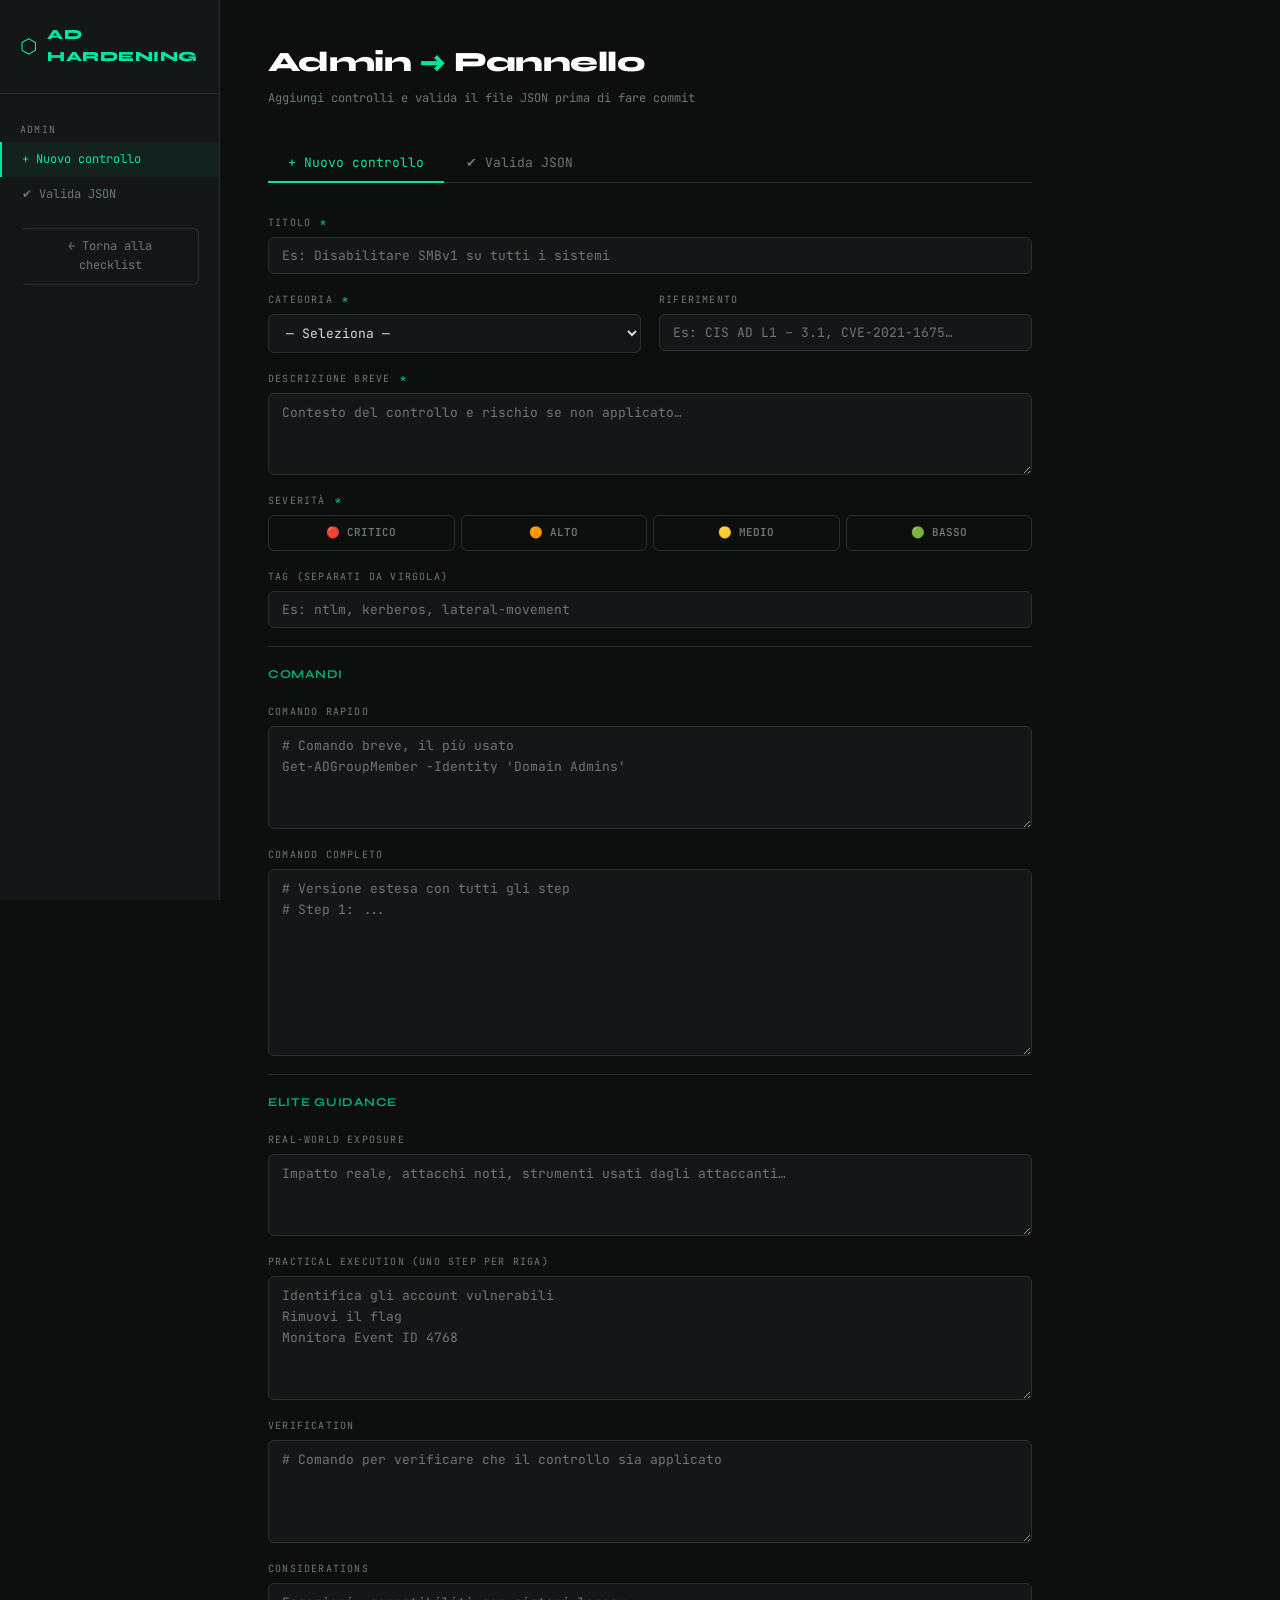
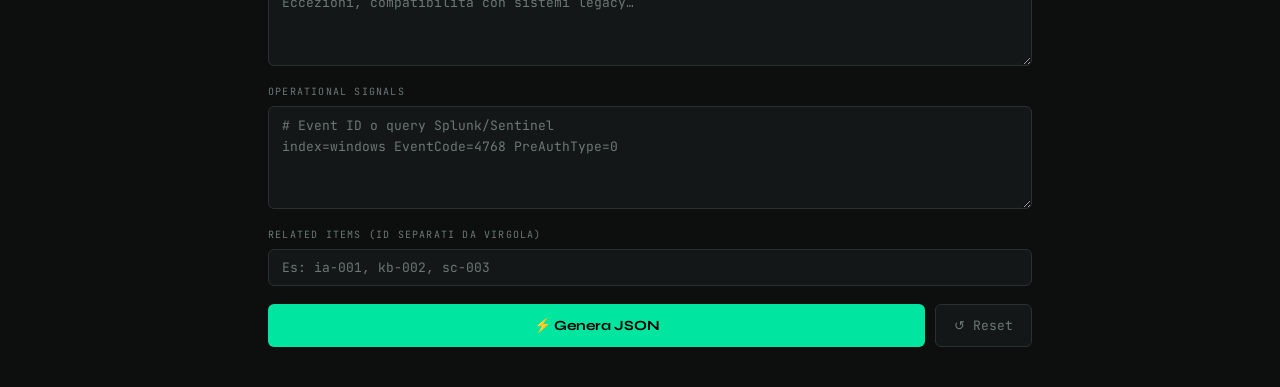
==== commit e2664ece: "Update admin.html" ====
--- a/admin.html
+++ b/admin.html
@@ -9,59 +9,77 @@
   <link href="https://fonts.googleapis.com/css2?family=JetBrains+Mono:wght@400;600;700&family=Syne:wght@400;700;800&display=swap" rel="stylesheet" />
   <style>
     :root {
-      --bg:#0d0f0f;--surface:#141717;--surface2:#1c2020;--border:#2a3030;
-      --accent:#00e5a0;--accent-dim:#00a872;--text:#d4dbd8;--text-muted:#6b7875;
+      --bg:#0d0f0f;--surface:#141717;--surface2:#1c2020;--surface3:#222828;
+      --border:#2a3030;--accent:#00e5a0;--accent-dim:#00a872;
+      --text:#d4dbd8;--text-muted:#6b7875;
       --critical:#ff4d4d;--high:#ff8c42;--medium:#f5c518;--low:#4caf50;
+      --ok:#4caf50;--error:#ff4d4d;
       --mono:'JetBrains Mono',monospace;--sans:'Syne',sans-serif;--radius:6px;
     }
     *,*::before,*::after{box-sizing:border-box;margin:0;padding:0}
-    body{background:var(--bg);color:var(--text);font-family:var(--mono);font-size:14px;line-height:1.6;padding:40px 24px}
-    .container{max-width:900px;margin:0 auto}
-
-    .page-header{display:flex;align-items:baseline;justify-content:space-between;margin-bottom:6px}
-    .page-header h1{font-family:var(--sans);font-size:26px;font-weight:800;color:#fff;letter-spacing:-.02em}
-    .page-header h1 span{color:var(--accent)}
-    .back-link{font-size:12px;color:var(--text-muted);text-decoration:none;border:1px solid var(--border);padding:5px 12px;border-radius:var(--radius);transition:all .15s}
-    .back-link:hover{color:var(--accent);border-color:var(--accent-dim)}
-    .page-sub{font-size:12px;color:var(--text-muted);margin-bottom:32px}
-
-    .form-grid{display:grid;grid-template-columns:1fr 1fr;gap:20px;margin-bottom:20px}
+    html{scroll-behavior:smooth}
+    body{background:var(--bg);color:var(--text);font-family:var(--mono);font-size:14px;line-height:1.6;min-height:100vh}
+
+    /* ── LAYOUT ── */
+    .layout{display:grid;grid-template-columns:220px 1fr;min-height:100vh}
+
+    /* ── SIDENAV ── */
+    .sidenav{background:var(--surface);border-right:1px solid var(--border);padding:24px 0;position:sticky;top:0;height:100vh;overflow-y:auto}
+    .sidenav-logo{display:flex;align-items:center;gap:10px;padding:0 20px 24px;border-bottom:1px solid var(--border);margin-bottom:16px}
+    .sidenav-logo span:first-child{font-size:20px;color:var(--accent)}
+    .sidenav-logo span:last-child{font-family:var(--sans);font-weight:800;font-size:14px;color:var(--accent);text-transform:uppercase;letter-spacing:.04em}
+    .sidenav a{display:block;padding:8px 20px;font-size:12px;color:var(--text-muted);text-decoration:none;border-left:2px solid transparent;transition:all .15s}
+    .sidenav a:hover,.sidenav a.active{color:var(--accent);border-left-color:var(--accent);background:rgba(0,229,160,.05)}
+    .sidenav-section{padding:12px 20px 4px;font-size:10px;letter-spacing:.12em;text-transform:uppercase;color:var(--text-muted)}
+    .sidenav-back{margin:16px 20px 0;display:block;font-size:11px;color:var(--text-muted);text-decoration:none;border:1px solid var(--border);padding:6px 12px;border-radius:var(--radius);text-align:center;transition:all .15s}
+    .sidenav-back:hover{color:var(--accent);border-color:var(--accent-dim)}
+
+    /* ── MAIN ── */
+    .main{padding:40px 48px;max-width:860px}
+
+    .page-title{font-family:var(--sans);font-size:28px;font-weight:800;color:#fff;letter-spacing:-.02em;margin-bottom:4px}
+    .page-title span{color:var(--accent)}
+    .page-sub{font-size:12px;color:var(--text-muted);margin-bottom:36px}
+
+    /* ── TABS ── */
+    .tabs{display:flex;gap:2px;margin-bottom:32px;border-bottom:1px solid var(--border)}
+    .tab-btn{background:none;border:none;border-bottom:2px solid transparent;color:var(--text-muted);font-family:var(--mono);font-size:13px;padding:10px 20px;cursor:pointer;transition:all .15s;margin-bottom:-1px}
+    .tab-btn:hover{color:var(--text)}
+    .tab-btn.active{color:var(--accent);border-bottom-color:var(--accent)}
+    .tab-panel{display:none}
+    .tab-panel.active{display:block}
+
+    /* ── FORM ── */
+    .form-grid{display:grid;grid-template-columns:1fr 1fr;gap:18px;margin-bottom:18px}
     .col-full{grid-column:1/-1}
-
     .form-group{display:flex;flex-direction:column;gap:6px}
     .form-label{font-size:10px;letter-spacing:.12em;text-transform:uppercase;color:var(--text-muted)}
     .form-label .req{color:var(--accent);margin-left:2px}
+    .form-hint{font-size:10px;color:var(--text-muted);margin-top:3px}
 
     input[type=text],textarea,select{
       background:var(--surface);border:1px solid var(--border);color:var(--text);
-      font-family:var(--mono);font-size:13px;padding:9px 13px;border-radius:var(--radius);
-      outline:none;transition:border-color .15s;width:100%
+      font-family:var(--mono);font-size:13px;padding:9px 13px;
+      border-radius:var(--radius);outline:none;transition:border-color .15s;width:100%
     }
     input:focus,textarea:focus,select:focus{border-color:var(--accent-dim)}
     input::placeholder,textarea::placeholder{color:var(--text-muted)}
-    textarea{resize:vertical;min-height:80px;line-height:1.6}
+    textarea{resize:vertical;line-height:1.6}
     select{cursor:pointer}
 
-    .section-title-bar{
-      font-family:var(--sans);font-size:13px;font-weight:700;color:var(--accent-dim);
-      letter-spacing:.06em;text-transform:uppercase;
-      border-top:1px solid var(--border);padding-top:20px;margin:24px 0 16px;
-      grid-column:1/-1
-    }
-
-    .severity-group{display:grid;grid-template-columns:repeat(4,1fr);gap:6px}
+    .sep{font-family:var(--sans);font-size:12px;font-weight:700;color:var(--accent-dim);letter-spacing:.06em;text-transform:uppercase;border-top:1px solid var(--border);padding-top:18px;margin-bottom:2px;grid-column:1/-1}
+
+    /* SEVERITÀ */
+    .sev-group{display:grid;grid-template-columns:repeat(4,1fr);gap:6px}
     .sev-radio{display:none}
-    .sev-label{
-      display:flex;align-items:center;justify-content:center;padding:8px 4px;
-      border:1px solid var(--border);border-radius:var(--radius);font-size:11px;
-      font-weight:600;text-transform:uppercase;cursor:pointer;color:var(--text-muted);transition:all .15s
-    }
+    .sev-label{display:flex;align-items:center;justify-content:center;padding:8px 4px;border:1px solid var(--border);border-radius:var(--radius);font-size:11px;font-weight:600;text-transform:uppercase;cursor:pointer;color:var(--text-muted);transition:all .15s}
     #sev-critical:checked+.sev-label{background:var(--critical);border-color:var(--critical);color:#000}
     #sev-high:checked+.sev-label{background:var(--high);border-color:var(--high);color:#000}
     #sev-medium:checked+.sev-label{background:var(--medium);border-color:var(--medium);color:#000}
     #sev-low:checked+.sev-label{background:var(--low);border-color:var(--low);color:#000}
 
-    .btn-row{display:flex;gap:10px;margin-top:8px}
+    /* BOTTONI */
+    .btn-row{display:flex;gap:10px;margin-top:4px}
     .btn-primary{flex:1;background:var(--accent);border:none;color:#000;font-family:var(--sans);font-weight:700;font-size:14px;padding:12px;border-radius:var(--radius);cursor:pointer;transition:opacity .15s}
     .btn-primary:hover{opacity:.88}
     .btn-secondary{background:var(--surface);border:1px solid var(--border);color:var(--text-muted);font-family:var(--mono);font-size:13px;padding:12px 18px;border-radius:var(--radius);cursor:pointer;transition:all .15s}
@@ -70,11 +88,11 @@
     .err{font-size:11px;color:var(--critical);display:none}
     .err.show{display:block}
 
-    .result-panel{display:none;margin-top:28px}
-    .result-panel.show{display:block}
-
+    /* ── OUTPUT JSON ── */
+    .output-wrap{display:none;margin-top:28px}
+    .output-wrap.show{display:block}
     .panel{background:var(--surface);border:1px solid var(--border);border-radius:var(--radius);overflow:hidden;margin-bottom:16px}
-    .panel-header{display:flex;align-items:center;justify-content:space-between;padding:11px 16px;border-bottom:1px solid var(--border);background:var(--surface2)}
+    .panel-hdr{display:flex;align-items:center;justify-content:space-between;padding:11px 16px;border-bottom:1px solid var(--border);background:var(--surface2)}
     .panel-title{font-size:10px;letter-spacing:.12em;text-transform:uppercase;color:var(--text-muted)}
     .btn-copy{background:none;border:1px solid var(--border);color:var(--text-muted);font-family:var(--mono);font-size:11px;padding:4px 10px;border-radius:var(--radius);cursor:pointer;transition:all .15s}
     .btn-copy:hover{border-color:var(--accent-dim);color:var(--accent)}
@@ -82,217 +100,395 @@
     .panel-body{padding:16px}
     .panel-body pre{font-family:var(--mono);font-size:12px;line-height:1.75;color:var(--text);white-space:pre-wrap;word-break:break-word}
 
+    /* ── ANTEPRIMA CARD ── */
+    .preview-card{background:var(--surface);border:1px solid var(--border);border-radius:var(--radius);overflow:hidden;margin-bottom:16px}
+    .preview-card-hdr{padding:16px 18px;border-bottom:1px solid var(--border)}
+    .preview-card-title{font-size:13px;font-weight:600;color:var(--text);margin-bottom:5px}
+    .preview-card-desc{font-size:12px;color:var(--text-muted);margin-bottom:10px;line-height:1.6}
+    .preview-card-meta{display:flex;align-items:center;gap:10px;margin-bottom:8px}
+    .preview-card-tags{display:flex;flex-wrap:wrap;gap:5px;margin-top:6px}
+    .tag{font-size:10px;background:var(--surface2);border:1px solid var(--border);color:var(--text-muted);padding:2px 7px;border-radius:3px}
+    .badge{font-size:10px;font-weight:600;padding:2px 8px;border-radius:20px;text-transform:uppercase;letter-spacing:.06em}
+    .badge-critical{background:rgba(255,77,77,.15);color:var(--critical)}
+    .badge-high{background:rgba(255,140,66,.15);color:var(--high)}
+    .badge-medium{background:rgba(245,197,24,.15);color:var(--medium)}
+    .badge-low{background:rgba(76,175,80,.15);color:var(--low)}
+    .preview-ref{font-size:11px;color:var(--text-muted);font-style:italic}
+    .preview-cmd{border-top:1px solid var(--border);background:var(--surface2);padding:12px 18px}
+    .cmd-label{font-size:10px;letter-spacing:.1em;text-transform:uppercase;color:var(--text-muted);margin-bottom:6px}
+    .cmd-pre{font-family:var(--mono);font-size:12px;line-height:1.7;color:#a8d5c2;white-space:pre-wrap;word-break:break-all}
+    .preview-guid{border-top:1px solid var(--border);background:#111515;padding:14px 18px}
+    .guid-title{font-size:11px;font-weight:700;letter-spacing:.08em;text-transform:uppercase;color:var(--accent-dim);margin-bottom:6px;margin-top:12px}
+    .guid-title:first-child{margin-top:0}
+    .guid-text{font-size:12px;color:var(--text-muted);line-height:1.7}
+    .guid-steps{list-style:none;display:flex;flex-direction:column;gap:4px}
+    .guid-steps li{font-size:12px;color:var(--text-muted)}
+
+    /* ── ISTRUZIONI ── */
     .instructions{background:var(--surface);border:1px solid var(--border);border-left:3px solid var(--accent-dim);border-radius:var(--radius);padding:14px 18px}
     .instructions p{font-size:12px;color:var(--text-muted);margin-bottom:6px}
     .instructions p:last-child{margin-bottom:0}
     .instructions strong{color:var(--text)}
     .instructions code{background:var(--surface2);padding:1px 5px;border-radius:3px;font-size:11px}
 
-    @media(max-width:640px){.form-grid{grid-template-columns:1fr}.col-full{grid-column:1}}
+    /* ── VALIDATORE ── */
+    .validator-wrap{display:flex;flex-direction:column;gap:16px}
+    .validator-status{display:flex;align-items:center;gap:10px;padding:12px 16px;border-radius:var(--radius);font-size:13px;font-weight:600;border:1px solid var(--border);background:var(--surface2)}
+    .validator-status.ok{border-color:var(--ok);background:rgba(76,175,80,.08);color:var(--ok)}
+    .validator-status.error{border-color:var(--error);background:rgba(255,77,77,.08);color:var(--error)}
+    .validator-status.idle{color:var(--text-muted)}
+    .status-dot{width:8px;height:8px;border-radius:50%;background:currentColor;flex-shrink:0}
+    .error-detail{font-size:12px;color:var(--critical);background:rgba(255,77,77,.06);border:1px solid rgba(255,77,77,.2);border-radius:var(--radius);padding:10px 14px;font-family:var(--mono)}
+    .error-detail.hidden{display:none}
+    .json-stats{display:grid;grid-template-columns:repeat(3,1fr);gap:10px}
+    .stat-card{background:var(--surface);border:1px solid var(--border);border-radius:var(--radius);padding:14px 16px;text-align:center}
+    .stat-num{font-family:var(--sans);font-size:28px;font-weight:800;color:var(--accent)}
+    .stat-label{font-size:11px;color:var(--text-muted);margin-top:2px}
+    .json-textarea{min-height:300px;font-size:12px;line-height:1.7}
+
+    @media(max-width:768px){
+      .layout{grid-template-columns:1fr}
+      .sidenav{display:none}
+      .main{padding:20px}
+      .form-grid{grid-template-columns:1fr}
+      .col-full{grid-column:1}
+      .json-stats{grid-template-columns:1fr 1fr}
+    }
   </style>
 </head>
 <body>
-<div class="container">
-
-  <div class="page-header">
-    <h1>Admin <span>→</span> Nuovo controllo</h1>
-    <a href="index.html" class="back-link">← Checklist</a>
-  </div>
-  <p class="page-sub">Compila il form e ottieni il JSON completo da incollare in <code>data/checklist.json</code></p>
-
-  <div class="form-grid">
-
-    <!-- BASE -->
-    <div class="form-group col-full">
-      <label class="form-label">Titolo <span class="req">*</span></label>
-      <input type="text" id="f-title" placeholder="Es: Disabilitare SMBv1 su tutti i sistemi" maxlength="120" />
-      <span class="err" id="err-title">Campo obbligatorio</span>
+<div class="layout">
+
+  <!-- SIDENAV -->
+  <nav class="sidenav">
+    <div class="sidenav-logo">
+      <span>⬡</span>
+      <span>AD Hardening</span>
     </div>
-
-    <div class="form-group">
-      <label class="form-label">Categoria <span class="req">*</span></label>
-      <select id="f-category">
-        <option value="">— Seleziona —</option>
-        <option value="identity-access">Identity & Access</option>
-        <option value="password-auth">Password & Authentication Policy</option>
-        <option value="kerberos">Kerberos & protocolli di autenticazione</option>
-        <option value="group-policy">Group Policy</option>
-        <option value="logging-audit">Logging & auditing</option>
-        <option value="services-config">Servizi & configurazione</option>
-        <option value="patching">Patching & lifecycle</option>
-      </select>
-      <span class="err" id="err-cat">Campo obbligatorio</span>
+    <div class="sidenav-section">Admin</div>
+    <a href="#tab-form"    class="active" onclick="switchTab('form',this)">+ Nuovo controllo</a>
+    <a href="#tab-validator" onclick="switchTab('validator',this)">✔ Valida JSON</a>
+    <a href="index.html" class="sidenav-back">← Torna alla checklist</a>
+  </nav>
+
+  <!-- MAIN -->
+  <div class="main">
+    <div class="page-title">Admin <span>→</span> Pannello</div>
+    <p class="page-sub">Aggiungi controlli e valida il file JSON prima di fare commit</p>
+
+    <!-- TABS -->
+    <div class="tabs">
+      <button class="tab-btn active" onclick="switchTab('form',this)">+ Nuovo controllo</button>
+      <button class="tab-btn"        onclick="switchTab('validator',this)">✔ Valida JSON</button>
     </div>
 
-    <div class="form-group">
-      <label class="form-label">Riferimento</label>
-      <input type="text" id="f-ref" placeholder="Es: CIS AD L1 – 3.1, CVE-2021-1675…" />
-    </div>
-
-    <div class="form-group col-full">
-      <label class="form-label">Descrizione breve <span class="req">*</span></label>
-      <textarea id="f-desc" rows="3" placeholder="Contesto del controllo e rischio se non applicato…"></textarea>
-      <span class="err" id="err-desc">Campo obbligatorio</span>
-    </div>
-
-    <div class="form-group col-full">
-      <label class="form-label">Severità <span class="req">*</span></label>
-      <div class="severity-group">
-        <input type="radio" name="severity" id="sev-critical" class="sev-radio" value="critical" />
-        <label class="sev-label" for="sev-critical">🔴 Critico</label>
-        <input type="radio" name="severity" id="sev-high" class="sev-radio" value="high" />
-        <label class="sev-label" for="sev-high">🟠 Alto</label>
-        <input type="radio" name="severity" id="sev-medium" class="sev-radio" value="medium" />
-        <label class="sev-label" for="sev-medium">🟡 Medio</label>
-        <input type="radio" name="severity" id="sev-low" class="sev-radio" value="low" />
-        <label class="sev-label" for="sev-low">🟢 Basso</label>
+    <!-- ══════════════════════════════════════════
+         TAB 1 — FORM
+    ══════════════════════════════════════════ -->
+    <div class="tab-panel active" id="tab-form">
+
+      <div class="form-grid">
+
+        <div class="form-group col-full">
+          <label class="form-label">Titolo <span class="req">*</span></label>
+          <input type="text" id="f-title" placeholder="Es: Disabilitare SMBv1 su tutti i sistemi" maxlength="120" />
+          <span class="err" id="err-title">Campo obbligatorio</span>
+        </div>
+
+        <div class="form-group">
+          <label class="form-label">Categoria <span class="req">*</span></label>
+          <select id="f-category">
+            <option value="">— Seleziona —</option>
+            <option value="identity-access">Identity & Access</option>
+            <option value="password-auth">Password & Authentication Policy</option>
+            <option value="kerberos">Kerberos & protocolli di autenticazione</option>
+            <option value="group-policy">Group Policy</option>
+            <option value="logging-audit">Logging & auditing</option>
+            <option value="services-config">Servizi & configurazione</option>
+            <option value="patching">Patching & lifecycle</option>
+          </select>
+          <span class="err" id="err-cat">Campo obbligatorio</span>
+        </div>
+
+        <div class="form-group">
+          <label class="form-label">Riferimento</label>
+          <input type="text" id="f-ref" placeholder="Es: CIS AD L1 – 3.1, CVE-2021-1675…" />
+        </div>
+
+        <div class="form-group col-full">
+          <label class="form-label">Descrizione breve <span class="req">*</span></label>
+          <textarea id="f-desc" rows="3" placeholder="Contesto del controllo e rischio se non applicato…"></textarea>
+          <span class="err" id="err-desc">Campo obbligatorio</span>
+        </div>
+
+        <div class="form-group col-full">
+          <label class="form-label">Severità <span class="req">*</span></label>
+          <div class="sev-group">
+            <input type="radio" name="severity" id="sev-critical" class="sev-radio" value="critical" />
+            <label class="sev-label" for="sev-critical">🔴 Critico</label>
+            <input type="radio" name="severity" id="sev-high" class="sev-radio" value="high" />
+            <label class="sev-label" for="sev-high">🟠 Alto</label>
+            <input type="radio" name="severity" id="sev-medium" class="sev-radio" value="medium" />
+            <label class="sev-label" for="sev-medium">🟡 Medio</label>
+            <input type="radio" name="severity" id="sev-low" class="sev-radio" value="low" />
+            <label class="sev-label" for="sev-low">🟢 Basso</label>
+          </div>
+          <span class="err" id="err-sev">Seleziona una severità</span>
+        </div>
+
+        <div class="form-group col-full">
+          <label class="form-label">Tag (separati da virgola)</label>
+          <input type="text" id="f-tags" placeholder="Es: ntlm, kerberos, lateral-movement" />
+        </div>
+
+        <div class="sep">Comandi</div>
+
+        <div class="form-group col-full">
+          <label class="form-label">Comando rapido</label>
+          <textarea id="f-cmd-quick" rows="4" placeholder="# Comando breve, il più usato&#10;Get-ADGroupMember -Identity 'Domain Admins'"></textarea>
+        </div>
+
+        <div class="form-group col-full">
+          <label class="form-label">Comando completo</label>
+          <textarea id="f-cmd-full" rows="8" placeholder="# Versione estesa con tutti gli step&#10;# Step 1: ..."></textarea>
+        </div>
+
+        <div class="sep">Elite Guidance</div>
+
+        <div class="form-group col-full">
+          <label class="form-label">Real-World Exposure</label>
+          <textarea id="f-exposure" rows="3" placeholder="Impatto reale, attacchi noti, strumenti usati dagli attaccanti…"></textarea>
+        </div>
+
+        <div class="form-group col-full">
+          <label class="form-label">Practical Execution (uno step per riga)</label>
+          <textarea id="f-execution" rows="5" placeholder="Identifica gli account vulnerabili&#10;Rimuovi il flag&#10;Monitora Event ID 4768"></textarea>
+        </div>
+
+        <div class="form-group col-full">
+          <label class="form-label">Verification</label>
+          <textarea id="f-verification" rows="4" placeholder="# Comando per verificare che il controllo sia applicato"></textarea>
+        </div>
+
+        <div class="form-group col-full">
+          <label class="form-label">Considerations</label>
+          <textarea id="f-considerations" rows="3" placeholder="Eccezioni, compatibilità con sistemi legacy…"></textarea>
+        </div>
+
+        <div class="form-group col-full">
+          <label class="form-label">Operational Signals</label>
+          <textarea id="f-signals" rows="4" placeholder="# Event ID o query Splunk/Sentinel&#10;index=windows EventCode=4768 PreAuthType=0"></textarea>
+        </div>
+
+        <div class="form-group col-full">
+          <label class="form-label">Related Items (ID separati da virgola)</label>
+          <input type="text" id="f-related" placeholder="Es: ia-001, kb-002, sc-003" />
+        </div>
+
       </div>
-      <span class="err" id="err-sev">Seleziona una severità</span>
-    </div>
-
-    <div class="form-group col-full">
-      <label class="form-label">Tag (separati da virgola)</label>
-      <input type="text" id="f-tags" placeholder="Es: ntlm, kerberos, lateral-movement" />
-    </div>
-
-    <!-- COMANDI -->
-    <div class="section-title-bar col-full">Comandi</div>
-
-    <div class="form-group col-full">
-      <label class="form-label">Comando rapido</label>
-      <textarea id="f-cmd-quick" rows="4" placeholder="# Comando breve, il più comune per questo controllo&#10;Get-ADGroupMember -Identity 'Domain Admins'"></textarea>
-    </div>
-
-    <div class="form-group col-full">
-      <label class="form-label">Comando completo</label>
-      <textarea id="f-cmd-full" rows="8" placeholder="# Versione estesa con tutti gli step&#10;# Step 1: ...&#10;# Step 2: ..."></textarea>
-    </div>
-
-    <!-- GUIDANCE -->
-    <div class="section-title-bar col-full">Elite Guidance</div>
-
-    <div class="form-group col-full">
-      <label class="form-label">Real-World Exposure</label>
-      <textarea id="f-exposure" rows="3" placeholder="Descrivi l'impatto reale se questo controllo non è applicato. Esempi di attacchi reali, strumenti usati dagli attaccanti…"></textarea>
-    </div>
-
-    <div class="form-group col-full">
-      <label class="form-label">Practical Execution (uno step per riga)</label>
-      <textarea id="f-execution" rows="5" placeholder="Identifica tutti gli account vulnerabili&#10;Rimuovi il flag DoesNotRequirePreAuth&#10;Imposta password > 25 caratteri&#10;Monitora Event ID 4768"></textarea>
-    </div>
-
-    <div class="form-group col-full">
-      <label class="form-label">Verification (comandi PowerShell/CMD)</label>
-      <textarea id="f-verification" rows="4" placeholder="# Comando per verificare che il controllo sia applicato&#10;Get-ADUser -Filter {DoesNotRequirePreAuth -eq $true}"></textarea>
-    </div>
-
-    <div class="form-group col-full">
-      <label class="form-label">Considerations</label>
-      <textarea id="f-considerations" rows="3" placeholder="Eccezioni, compatibilità con sistemi legacy, rischi del cambiamento…"></textarea>
-    </div>
-
-    <div class="form-group col-full">
-      <label class="form-label">Operational Signals (query SIEM / Event ID)</label>
-      <textarea id="f-signals" rows="4" placeholder="# Event ID o query Splunk/Sentinel per rilevare violazioni&#10;index=windows EventCode=4768 PreAuthType=0"></textarea>
-    </div>
-
-    <div class="form-group col-full">
-      <label class="form-label">Related Items (ID separati da virgola)</label>
-      <input type="text" id="f-related" placeholder="Es: ia-001, kb-002, sc-003" />
-    </div>
-
-  </div>
-
-  <div class="btn-row">
-    <button class="btn-primary" id="btn-generate">⚡ Genera JSON</button>
-    <button class="btn-secondary" id="btn-reset">↺ Reset</button>
-  </div>
-
-  <!-- OUTPUT -->
-  <div class="result-panel" id="result-panel">
-    <div class="panel" style="margin-top:28px">
-      <div class="panel-header">
-        <span class="panel-title">JSON da aggiungere a checklist.json</span>
-        <button class="btn-copy" id="btn-copy">Copia</button>
+
+      <div class="btn-row">
+        <button class="btn-primary"   id="btn-generate">⚡ Genera JSON</button>
+        <button class="btn-secondary" id="btn-reset">↺ Reset</button>
       </div>
-      <div class="panel-body">
-        <pre id="output-pre"></pre>
+
+      <!-- OUTPUT -->
+      <div class="output-wrap" id="output-wrap">
+
+        <!-- ANTEPRIMA -->
+        <div style="margin-top:28px">
+          <div class="panel-hdr" style="background:var(--surface2);border:1px solid var(--border);border-radius:var(--radius) var(--radius) 0 0;border-bottom:1px solid var(--border)">
+            <span class="panel-title">Anteprima — come appare sul sito</span>
+          </div>
+          <div class="preview-card" style="border-radius:0 0 var(--radius) var(--radius);margin-bottom:0">
+            <div class="preview-card-hdr">
+              <div class="preview-card-title" id="prev-title"></div>
+              <div class="preview-card-desc"  id="prev-desc"></div>
+              <div class="preview-card-meta">
+                <span class="badge" id="prev-badge"></span>
+                <span class="preview-ref" id="prev-ref"></span>
+              </div>
+              <div class="preview-card-tags" id="prev-tags"></div>
+            </div>
+            <div class="preview-cmd" id="prev-cmd" style="display:none">
+              <div class="cmd-label">Comando rapido</div>
+              <pre class="cmd-pre" id="prev-cmd-pre"></pre>
+            </div>
+            <div class="preview-guid" id="prev-guid" style="display:none"></div>
+          </div>
+        </div>
+
+        <!-- JSON -->
+        <div class="panel" style="margin-top:16px">
+          <div class="panel-hdr">
+            <span class="panel-title">JSON da aggiungere a checklist.json</span>
+            <button class="btn-copy" id="btn-copy">Copia</button>
+          </div>
+          <div class="panel-body">
+            <pre id="output-pre"></pre>
+          </div>
+        </div>
+
+        <div class="instructions">
+          <p><strong>Come aggiungere il controllo:</strong></p>
+          <p>1. Copia il JSON qui sopra.</p>
+          <p>2. Apri <code>data/checklist.json</code> su GitHub (icona matita).</p>
+          <p>3. Trova la categoria giusta e incolla l'oggetto nell'array <code>"items"</code>, separato da virgola dall'elemento precedente.</p>
+          <p>4. Clicca <strong>Commit changes</strong> — il sito si aggiorna in pochi secondi.</p>
+          <p>5. Usa la tab <strong>Valida JSON</strong> per verificare che il file sia corretto prima del commit.</p>
+        </div>
       </div>
     </div>
 
-    <div class="instructions">
-      <p><strong>Come aggiungere il controllo:</strong></p>
-      <p>1. Copia il JSON qui sopra.</p>
-      <p>2. Apri <code>data/checklist.json</code> nel repo GitHub (icona matita).</p>
-      <p>3. Trova la categoria giusta e incolla l'oggetto nell'array <code>"items"</code>, separato da virgola dall'elemento precedente.</p>
-      <p>4. Clicca <strong>Commit changes</strong> — il sito si aggiorna in pochi secondi.</p>
+    <!-- ══════════════════════════════════════════
+         TAB 2 — VALIDATORE
+    ══════════════════════════════════════════ -->
+    <div class="tab-panel" id="tab-validator">
+      <div class="validator-wrap">
+
+        <div class="form-group">
+          <label class="form-label">Incolla qui il contenuto di checklist.json</label>
+          <textarea class="json-textarea" id="json-input" placeholder='{"categories":[{"id":"identity-access","name":"Identity & Access","items":[...]}]}' spellcheck="false"></textarea>
+          <p class="form-hint">Puoi copiare il contenuto direttamente dalla pagina GitHub del file (tasto Raw)</p>
+        </div>
+
+        <div class="validator-status idle" id="validator-status">
+          <span class="status-dot"></span>
+          <span id="validator-msg">In attesa — incolla il JSON e clicca Valida</span>
+        </div>
+
+        <div class="error-detail hidden" id="error-detail"></div>
+
+        <div class="json-stats" id="json-stats" style="display:none">
+          <div class="stat-card">
+            <div class="stat-num" id="stat-cats">0</div>
+            <div class="stat-label">Categorie</div>
+          </div>
+          <div class="stat-card">
+            <div class="stat-num" id="stat-items">0</div>
+            <div class="stat-label">Controlli totali</div>
+          </div>
+          <div class="stat-card">
+            <div class="stat-num" id="stat-critical">0</div>
+            <div class="stat-label">Critici</div>
+          </div>
+        </div>
+
+        <div class="btn-row">
+          <button class="btn-primary"   id="btn-validate">✔ Valida JSON</button>
+          <button class="btn-secondary" id="btn-clear-json">↺ Pulisci</button>
+        </div>
+
+      </div>
     </div>
+
   </div>
-
 </div>
+
 <script>
+/* ── TABS ── */
+function switchTab(id, el) {
+  document.querySelectorAll('.tab-panel').forEach(p => p.classList.remove('active'));
+  document.querySelectorAll('.tab-btn, .sidenav a[onclick]').forEach(b => b.classList.remove('active'));
+  document.getElementById('tab-' + id).classList.add('active');
+  if (el) el.classList.add('active');
+  // sync sidenav/tabs
+  const twin = document.querySelector((el.classList.contains('tab-btn') ? '.sidenav' : '.tabs') + ' [onclick*="' + id + '"]');
+  if (twin) twin.classList.add('active');
+}
+
+/* ── COSTANTI ── */
 const CAT_PREFIX = {
   'identity-access':'ia','password-auth':'pa','kerberos':'kb',
   'group-policy':'gp','logging-audit':'la','services-config':'sc','patching':'pt'
 };
-
-function genId(cat) {
-  return (CAT_PREFIX[cat]||'xx') + '-' + String(Date.now()).slice(-3);
-}
-
+const SEV_LABELS = {critical:'Critico',high:'Alto',medium:'Medio',low:'Basso'};
+
+function genId(cat) { return (CAT_PREFIX[cat]||'xx') + '-' + String(Date.now()).slice(-3); }
+function escHtml(s){ return (s||'').replace(/&/g,'&amp;').replace(/</g,'&lt;').replace(/>/g,'&gt;'); }
+
+/* ── GENERA JSON ── */
 document.getElementById('btn-generate').addEventListener('click', () => {
-  const title    = document.getElementById('f-title').value.trim();
-  const category = document.getElementById('f-category').value;
-  const desc     = document.getElementById('f-desc').value.trim();
-  const severity = document.querySelector('input[name="severity"]:checked')?.value || '';
-  const ref      = document.getElementById('f-ref').value.trim();
-  const tagsRaw  = document.getElementById('f-tags').value.trim();
-
-  const cmdQuick  = document.getElementById('f-cmd-quick').value.trim();
-  const cmdFull   = document.getElementById('f-cmd-full').value.trim();
-  const exposure  = document.getElementById('f-exposure').value.trim();
-  const execRaw   = document.getElementById('f-execution').value.trim();
-  const verif     = document.getElementById('f-verification').value.trim();
-  const consid    = document.getElementById('f-considerations').value.trim();
-  const signals   = document.getElementById('f-signals').value.trim();
-  const relRaw    = document.getElementById('f-related').value.trim();
+  const title   = document.getElementById('f-title').value.trim();
+  const cat     = document.getElementById('f-category').value;
+  const desc    = document.getElementById('f-desc').value.trim();
+  const sev     = document.querySelector('input[name="severity"]:checked')?.value || '';
+  const ref     = document.getElementById('f-ref').value.trim();
+  const tagsRaw = document.getElementById('f-tags').value.trim();
+  const cmdQ    = document.getElementById('f-cmd-quick').value.trim();
+  const cmdF    = document.getElementById('f-cmd-full').value.trim();
+  const expos   = document.getElementById('f-exposure').value.trim();
+  const execRaw = document.getElementById('f-execution').value.trim();
+  const verif   = document.getElementById('f-verification').value.trim();
+  const consid  = document.getElementById('f-considerations').value.trim();
+  const signals = document.getElementById('f-signals').value.trim();
+  const relRaw  = document.getElementById('f-related').value.trim();
 
   let valid = true;
   const v = (cond, id) => { document.getElementById(id).classList.toggle('show', !cond); if (!cond) valid = false; };
-  v(title, 'err-title'); v(category, 'err-cat'); v(desc, 'err-desc'); v(severity, 'err-sev');
-  if (!valid) return;
-
-  const tags    = tagsRaw ? tagsRaw.split(',').map(t => t.trim()).filter(Boolean) : [];
-  const related = relRaw ? relRaw.split(',').map(t => t.trim()).filter(Boolean) : [];
-  const exec    = execRaw ? execRaw.split('\n').map(s => s.trim()).filter(Boolean) : [];
+  v(title,'err-title'); v(cat,'err-cat'); v(desc,'err-desc'); v(sev,'err-sev');
+  if (!valid) { document.getElementById('err-title').scrollIntoView({behavior:'smooth',block:'center'}); return; }
+
+  const tags    = tagsRaw ? tagsRaw.split(',').map(t=>t.trim()).filter(Boolean) : [];
+  const related = relRaw  ? relRaw.split(',').map(t=>t.trim()).filter(Boolean)  : [];
+  const exec    = execRaw ? execRaw.split('\n').map(s=>s.trim()).filter(Boolean) : [];
+
+  const guidance = {
+    ...(expos   ? {exposure:expos}         : {}),
+    ...(exec.length ? {execution:exec}     : {}),
+    ...(verif   ? {verification:verif}     : {}),
+    ...(consid  ? {considerations:consid}  : {}),
+    ...(signals ? {signals}                : {}),
+    ...(related.length ? {related}         : {})
+  };
 
   const obj = {
-    id:          genId(category),
-    title,
-    description: desc,
-    severity,
-    ref,
-    tags,
-    ...(cmdQuick ? { command_quick: cmdQuick } : {}),
-    ...(cmdFull  ? { command_full:  cmdFull  } : {}),
-    guidance: {
-      ...(exposure ? { exposure }   : {}),
-      ...(exec.length ? { execution: exec } : {}),
-      ...(verif    ? { verification: verif } : {}),
-      ...(consid   ? { considerations: consid } : {}),
-      ...(signals  ? { signals }     : {}),
-      ...(related.length ? { related } : {})
-    }
+    id: genId(cat), title, description: desc, severity: sev, ref, tags,
+    ...(cmdQ ? {command_quick:cmdQ} : {}),
+    ...(cmdF ? {command_full:cmdF}  : {}),
+    ...(Object.keys(guidance).length ? {guidance} : {})
   };
-
-  // Rimuovi guidance se vuota
-  if (!Object.keys(obj.guidance).length) delete obj.guidance;
 
   const pretty = JSON.stringify(obj, null, 2);
   document.getElementById('output-pre').textContent = pretty;
-  document.getElementById('result-panel').classList.add('show');
-  document.getElementById('result-panel').scrollIntoView({ behavior: 'smooth', block: 'start' });
-
+  document.getElementById('output-wrap').classList.add('show');
+
+  /* ANTEPRIMA */
+  document.getElementById('prev-title').textContent = title;
+  document.getElementById('prev-desc').textContent  = desc;
+  document.getElementById('prev-ref').textContent   = ref;
+  const badge = document.getElementById('prev-badge');
+  badge.textContent = SEV_LABELS[sev] || sev;
+  badge.className   = 'badge badge-' + sev;
+  const tagsEl = document.getElementById('prev-tags');
+  tagsEl.innerHTML  = tags.map(t=>`<span class="tag">${t}</span>`).join('');
+
+  const cmdEl = document.getElementById('prev-cmd');
+  if (cmdQ) {
+    document.getElementById('prev-cmd-pre').textContent = cmdQ;
+    cmdEl.style.display = '';
+  } else { cmdEl.style.display = 'none'; }
+
+  const guidEl = document.getElementById('prev-guid');
+  if (Object.keys(guidance).length) {
+    let html = '';
+    if (guidance.exposure)       html += `<div class="guid-title">☠ Real-World Exposure</div><p class="guid-text">${escHtml(guidance.exposure)}</p>`;
+    if (guidance.execution?.length) {
+      html += `<div class="guid-title">⚙ Practical Execution</div><ul class="guid-steps">`;
+      guidance.execution.forEach((s,i) => html += `<li>${i+1}. ${escHtml(s)}</li>`);
+      html += '</ul>';
+    }
+    if (guidance.verification)   html += `<div class="guid-title">✔ Verification</div><pre class="cmd-pre">${escHtml(guidance.verification)}</pre>`;
+    if (guidance.considerations) html += `<div class="guid-title">⚠ Considerations</div><p class="guid-text">${escHtml(guidance.considerations)}</p>`;
+    if (guidance.signals)        html += `<div class="guid-title">◎ Operational Signals</div><pre class="cmd-pre">${escHtml(guidance.signals)}</pre>`;
+    if (guidance.related?.length) html += `<div class="guid-title">⇢ Related Items</div><div style="display:flex;flex-wrap:wrap;gap:6px">${guidance.related.map(r=>`<span class="tag" style="color:var(--accent-dim);border-color:rgba(0,229,160,.2)">${r}</span>`).join('')}</div>`;
+    guidEl.innerHTML    = html;
+    guidEl.style.display = '';
+  } else { guidEl.style.display = 'none'; }
+
+  document.getElementById('output-wrap').scrollIntoView({behavior:'smooth',block:'start'});
+
+  /* COPIA */
   const btnCopy = document.getElementById('btn-copy');
   btnCopy.textContent = 'Copia'; btnCopy.className = 'btn-copy';
   btnCopy.onclick = () => {
@@ -303,20 +499,106 @@
   };
 });
 
+/* ── RESET FORM ── */
 document.getElementById('btn-reset').addEventListener('click', () => {
-  document.querySelectorAll('input[type=text], textarea, select').forEach(el => el.value = '');
+  document.querySelectorAll('#tab-form input[type=text], #tab-form textarea, #tab-form select').forEach(el => el.value = '');
   const checked = document.querySelector('input[name="severity"]:checked');
   if (checked) checked.checked = false;
   document.querySelectorAll('.err').forEach(e => e.classList.remove('show'));
-  document.getElementById('result-panel').classList.remove('show');
+  document.getElementById('output-wrap').classList.remove('show');
 });
 
-// Nascondi errori all'input
-document.getElementById('f-title').addEventListener('input',    () => document.getElementById('err-title').classList.remove('show'));
-document.getElementById('f-category').addEventListener('change',() => document.getElementById('err-cat').classList.remove('show'));
-document.getElementById('f-desc').addEventListener('input',     () => document.getElementById('err-desc').classList.remove('show'));
+/* Nascondi errori all'input */
+[['f-title','err-title'],['f-category','err-cat'],['f-desc','err-desc']].forEach(([fid,eid]) => {
+  document.getElementById(fid).addEventListener('input', () => document.getElementById(eid).classList.remove('show'));
+  document.getElementById(fid).addEventListener('change', () => document.getElementById(eid).classList.remove('show'));
+});
 document.querySelectorAll('input[name="severity"]').forEach(r =>
   r.addEventListener('change', () => document.getElementById('err-sev').classList.remove('show')));
+
+/* ── VALIDATORE ── */
+document.getElementById('btn-validate').addEventListener('click', () => {
+  const raw    = document.getElementById('json-input').value.trim();
+  const status = document.getElementById('validator-status');
+  const msg    = document.getElementById('validator-msg');
+  const errD   = document.getElementById('error-detail');
+  const stats  = document.getElementById('json-stats');
+
+  if (!raw) {
+    status.className = 'validator-status idle';
+    msg.textContent  = 'Incolla il JSON prima di validare.';
+    errD.classList.add('hidden');
+    stats.style.display = 'none';
+    return;
+  }
+
+  let parsed;
+  try {
+    parsed = JSON.parse(raw);
+  } catch(e) {
+    status.className = 'validator-status error';
+    msg.textContent  = '✕ JSON non valido — errore di sintassi';
+    errD.textContent = e.message;
+    errD.classList.remove('hidden');
+    stats.style.display = 'none';
+    return;
+  }
+
+  /* Struttura */
+  const warnings = [];
+  if (!parsed.categories) warnings.push('Manca il campo "categories" radice.');
+  if (!Array.isArray(parsed.categories)) warnings.push('"categories" deve essere un array.');
+
+  let totalItems = 0, totalCritical = 0;
+  if (Array.isArray(parsed.categories)) {
+    parsed.categories.forEach((cat, ci) => {
+      if (!cat.id)   warnings.push(`Categoria [${ci}]: manca "id".`);
+      if (!cat.name) warnings.push(`Categoria [${ci}]: manca "name".`);
+      if (!Array.isArray(cat.items)) { warnings.push(`Categoria [${ci}]: "items" non è un array.`); return; }
+      cat.items.forEach((item, ii) => {
+        if (!item.id)       warnings.push(`[${cat.id||ci}][${ii}]: manca "id".`);
+        if (!item.title)    warnings.push(`[${cat.id||ci}][${ii}]: manca "title".`);
+        if (!item.severity) warnings.push(`[${cat.id||ci}][${ii}]: manca "severity".`);
+        totalItems++;
+        if (item.severity === 'critical') totalCritical++;
+      });
+    });
+  }
+
+  if (warnings.length) {
+    status.className = 'validator-status error';
+    msg.textContent  = `⚠ JSON valido ma con ${warnings.length} problema${warnings.length>1?'i':''}`;
+    errD.innerHTML   = warnings.map(w=>`• ${w}`).join('<br>');
+    errD.classList.remove('hidden');
+  } else {
+    status.className = 'validator-status ok';
+    msg.textContent  = '✓ JSON valido — struttura corretta';
+    errD.classList.add('hidden');
+  }
+
+  document.getElementById('stat-cats').textContent     = parsed.categories?.length || 0;
+  document.getElementById('stat-items').textContent    = totalItems;
+  document.getElementById('stat-critical').textContent = totalCritical;
+  stats.style.display = 'grid';
+});
+
+document.getElementById('btn-clear-json').addEventListener('click', () => {
+  document.getElementById('json-input').value = '';
+  document.getElementById('validator-status').className = 'validator-status idle';
+  document.getElementById('validator-msg').textContent  = 'In attesa — incolla il JSON e clicca Valida';
+  document.getElementById('error-detail').classList.add('hidden');
+  document.getElementById('json-stats').style.display   = 'none';
+});
+
+/* Valida in tempo reale con debounce */
+let debounce;
+document.getElementById('json-input').addEventListener('input', () => {
+  clearTimeout(debounce);
+  debounce = setTimeout(() => {
+    if (document.getElementById('json-input').value.trim().length > 10)
+      document.getElementById('btn-validate').click();
+  }, 800);
+});
 </script>
 </body>
 </html>
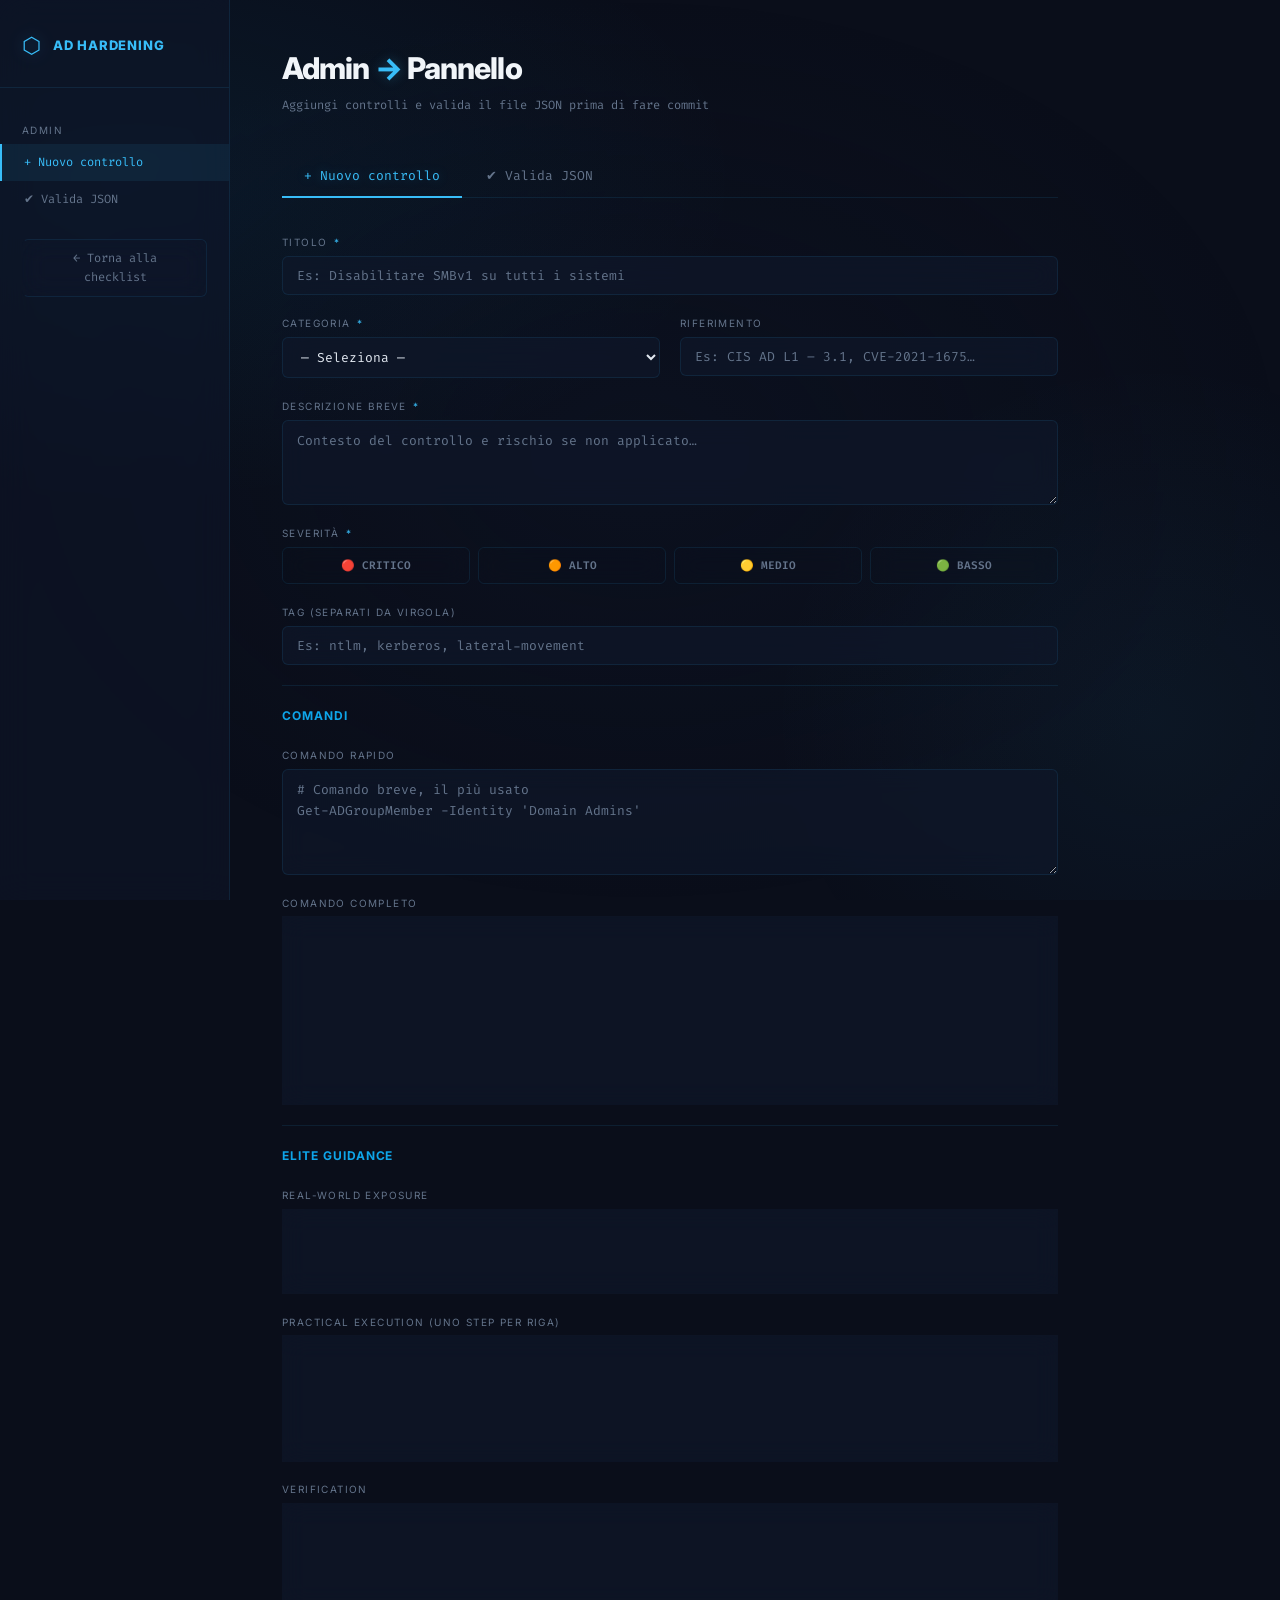
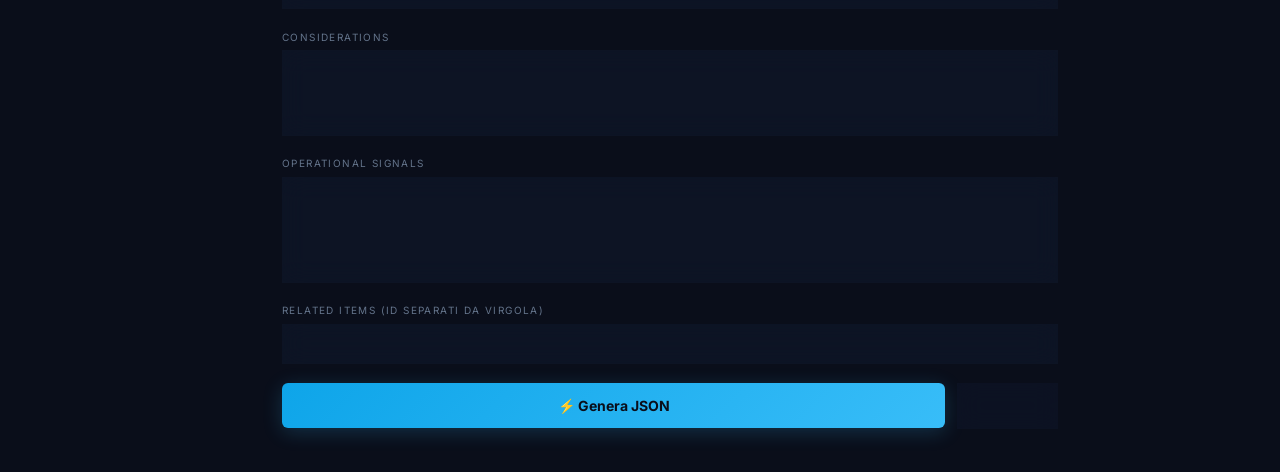
==== commit d1eeae87: "Update admin.html" ====
--- a/admin.html
+++ b/admin.html
@@ -6,153 +6,458 @@
   <title>Admin — AD Hardening</title>
   <link rel="preconnect" href="https://fonts.googleapis.com" />
   <link rel="preconnect" href="https://fonts.gstatic.com" crossorigin />
-  <link href="https://fonts.googleapis.com/css2?family=JetBrains+Mono:wght@400;600;700&family=Syne:wght@400;700;800&display=swap" rel="stylesheet" />
+  <link href="https://fonts.googleapis.com/css2?family=Fira+Code:wght@400;600;700&family=Inter:wght@400;600;700;800&display=swap" rel="stylesheet" />
   <style>
+    /* ══════════════════════════════════════════
+       FROST OPS — AD Hardening Admin
+       Design: deep navy + glassmorphism + cyan
+    ══════════════════════════════════════════ */
     :root {
-      --bg:#0d0f0f;--surface:#141717;--surface2:#1c2020;--surface3:#222828;
-      --border:#2a3030;--accent:#00e5a0;--accent-dim:#00a872;
-      --text:#d4dbd8;--text-muted:#6b7875;
-      --critical:#ff4d4d;--high:#ff8c42;--medium:#f5c518;--low:#4caf50;
-      --ok:#4caf50;--error:#ff4d4d;
-      --mono:'JetBrains Mono',monospace;--sans:'Syne',sans-serif;--radius:6px;
-    }
-    *,*::before,*::after{box-sizing:border-box;margin:0;padding:0}
-    html{scroll-behavior:smooth}
-    body{background:var(--bg);color:var(--text);font-family:var(--mono);font-size:14px;line-height:1.6;min-height:100vh}
+      --bg: #0a0e1a;
+      --bg-grad1: #0f1629;
+      --bg-grad2: #0a1628;
+      --glass: rgba(15, 23, 42, 0.55);
+      --glass2: rgba(15, 23, 42, 0.7);
+      --glass3: rgba(20, 30, 52, 0.6);
+      --border: rgba(56, 189, 248, 0.1);
+      --border-hover: rgba(56, 189, 248, 0.25);
+      --border-strong: rgba(56, 189, 248, 0.35);
+      --accent: #38bdf8;
+      --accent-dim: #0ea5e9;
+      --accent-glow: rgba(56, 189, 248, 0.15);
+      --accent-glow2: rgba(56, 189, 248, 0.08);
+      --text: #cbd5e1;
+      --text-bright: #e2e8f0;
+      --text-muted: #64748b;
+      --white: #f1f5f9;
+      --critical: #ef4444;
+      --high: #f97316;
+      --medium: #eab308;
+      --low: #22c55e;
+      --ok: #22c55e;
+      --error: #ef4444;
+      --mono: 'Fira Code', monospace;
+      --sans: 'Inter', sans-serif;
+      --radius: 10px;
+      --radius-sm: 6px;
+      --blur: blur(16px);
+      --blur-sm: blur(12px);
+    }
+
+    *, *::before, *::after { box-sizing: border-box; margin: 0; padding: 0 }
+    html { scroll-behavior: smooth }
+
+    body {
+      background: var(--bg);
+      color: var(--text);
+      font-family: var(--mono);
+      font-size: 14px;
+      line-height: 1.6;
+      min-height: 100vh;
+      overflow-x: hidden;
+    }
+
+    /* ── ANIMATED BG MESH ── */
+    body::before {
+      content: '';
+      position: fixed; inset: 0; z-index: 0; pointer-events: none;
+      background:
+        radial-gradient(ellipse 80% 60% at 10% 20%, rgba(14,165,233,0.07) 0%, transparent 60%),
+        radial-gradient(ellipse 60% 80% at 90% 80%, rgba(56,189,248,0.05) 0%, transparent 50%),
+        radial-gradient(ellipse 50% 50% at 50% 50%, rgba(15,23,42,0.3) 0%, transparent 100%);
+      animation: meshDrift 25s ease-in-out infinite alternate;
+    }
+    @keyframes meshDrift {
+      0%   { opacity: 1; transform: scale(1) translate(0, 0) }
+      50%  { opacity: .85; transform: scale(1.05) translate(-1%, 2%) }
+      100% { opacity: 1; transform: scale(1) translate(1%, -1%) }
+    }
+
+    /* ── SCROLLBAR ── */
+    ::-webkit-scrollbar { width: 6px }
+    ::-webkit-scrollbar-track { background: transparent }
+    ::-webkit-scrollbar-thumb { background: rgba(56,189,248,0.2); border-radius: 3px }
+    ::-webkit-scrollbar-thumb:hover { background: rgba(56,189,248,0.35) }
 
     /* ── LAYOUT ── */
-    .layout{display:grid;grid-template-columns:220px 1fr;min-height:100vh}
+    .layout { display: grid; grid-template-columns: 230px 1fr; min-height: 100vh; position: relative; z-index: 1 }
 
     /* ── SIDENAV ── */
-    .sidenav{background:var(--surface);border-right:1px solid var(--border);padding:24px 0;position:sticky;top:0;height:100vh;overflow-y:auto}
-    .sidenav-logo{display:flex;align-items:center;gap:10px;padding:0 20px 24px;border-bottom:1px solid var(--border);margin-bottom:16px}
-    .sidenav-logo span:first-child{font-size:20px;color:var(--accent)}
-    .sidenav-logo span:last-child{font-family:var(--sans);font-weight:800;font-size:14px;color:var(--accent);text-transform:uppercase;letter-spacing:.04em}
-    .sidenav a{display:block;padding:8px 20px;font-size:12px;color:var(--text-muted);text-decoration:none;border-left:2px solid transparent;transition:all .15s}
-    .sidenav a:hover,.sidenav a.active{color:var(--accent);border-left-color:var(--accent);background:rgba(0,229,160,.05)}
-    .sidenav-section{padding:12px 20px 4px;font-size:10px;letter-spacing:.12em;text-transform:uppercase;color:var(--text-muted)}
-    .sidenav-back{margin:16px 20px 0;display:block;font-size:11px;color:var(--text-muted);text-decoration:none;border:1px solid var(--border);padding:6px 12px;border-radius:var(--radius);text-align:center;transition:all .15s}
-    .sidenav-back:hover{color:var(--accent);border-color:var(--accent-dim)}
+    .sidenav {
+      background: var(--glass);
+      backdrop-filter: var(--blur);
+      -webkit-backdrop-filter: var(--blur);
+      border-right: 1px solid var(--border);
+      padding: 28px 0;
+      position: sticky; top: 0; height: 100vh;
+      overflow-y: auto;
+      z-index: 10;
+    }
+    .sidenav-logo {
+      display: flex; align-items: center; gap: 12px;
+      padding: 0 22px 24px;
+      border-bottom: 1px solid var(--border);
+      margin-bottom: 20px;
+    }
+    .sidenav-logo span:first-child {
+      font-size: 22px; color: var(--accent);
+      filter: drop-shadow(0 0 8px rgba(56,189,248,0.4));
+    }
+    .sidenav-logo span:last-child {
+      font-family: var(--sans); font-weight: 800; font-size: 13px;
+      color: var(--accent); text-transform: uppercase; letter-spacing: .06em;
+    }
+    .sidenav-section {
+      padding: 14px 22px 6px;
+      font-family: var(--sans); font-size: 10px; letter-spacing: .14em;
+      text-transform: uppercase; color: var(--text-muted);
+    }
+    .sidenav a {
+      display: flex; align-items: center; gap: 8px;
+      padding: 9px 22px;
+      font-size: 12px; color: var(--text-muted);
+      text-decoration: none;
+      border-left: 2px solid transparent;
+      transition: all .2s ease;
+    }
+    .sidenav a:hover, .sidenav a.active {
+      color: var(--accent);
+      border-left-color: var(--accent);
+      background: var(--accent-glow2);
+    }
+    .sidenav-back {
+      margin: 20px 22px 0; display: block;
+      font-size: 11px; color: var(--text-muted); text-decoration: none;
+      border: 1px solid var(--border); padding: 8px 14px;
+      border-radius: var(--radius-sm); text-align: center;
+      transition: all .2s ease;
+      backdrop-filter: var(--blur-sm);
+    }
+    .sidenav-back:hover {
+      color: var(--accent); border-color: var(--accent-dim);
+      box-shadow: 0 0 12px rgba(56,189,248,0.1);
+    }
 
     /* ── MAIN ── */
-    .main{padding:40px 48px;max-width:860px}
-
-    .page-title{font-family:var(--sans);font-size:28px;font-weight:800;color:#fff;letter-spacing:-.02em;margin-bottom:4px}
-    .page-title span{color:var(--accent)}
-    .page-sub{font-size:12px;color:var(--text-muted);margin-bottom:36px}
+    .main { padding: 44px 52px; max-width: 880px }
+
+    .page-title {
+      font-family: var(--sans); font-size: 30px; font-weight: 800;
+      color: var(--white); letter-spacing: -.03em; margin-bottom: 4px;
+    }
+    .page-title span { color: var(--accent); filter: drop-shadow(0 0 6px rgba(56,189,248,0.3)) }
+    .page-sub { font-size: 12px; color: var(--text-muted); margin-bottom: 40px }
 
     /* ── TABS ── */
-    .tabs{display:flex;gap:2px;margin-bottom:32px;border-bottom:1px solid var(--border)}
-    .tab-btn{background:none;border:none;border-bottom:2px solid transparent;color:var(--text-muted);font-family:var(--mono);font-size:13px;padding:10px 20px;cursor:pointer;transition:all .15s;margin-bottom:-1px}
-    .tab-btn:hover{color:var(--text)}
-    .tab-btn.active{color:var(--accent);border-bottom-color:var(--accent)}
-    .tab-panel{display:none}
-    .tab-panel.active{display:block}
+    .tabs {
+      display: flex; gap: 2px; margin-bottom: 36px;
+      border-bottom: 1px solid var(--border);
+    }
+    .tab-btn {
+      background: none; border: none;
+      border-bottom: 2px solid transparent;
+      color: var(--text-muted);
+      font-family: var(--mono); font-size: 13px;
+      padding: 12px 22px; cursor: pointer;
+      transition: all .2s ease; margin-bottom: -1px;
+    }
+    .tab-btn:hover { color: var(--text-bright) }
+    .tab-btn.active {
+      color: var(--accent);
+      border-bottom-color: var(--accent);
+      text-shadow: 0 0 12px rgba(56,189,248,0.3);
+    }
+    .tab-panel { display: none }
+    .tab-panel.active { display: block }
 
     /* ── FORM ── */
-    .form-grid{display:grid;grid-template-columns:1fr 1fr;gap:18px;margin-bottom:18px}
-    .col-full{grid-column:1/-1}
-    .form-group{display:flex;flex-direction:column;gap:6px}
-    .form-label{font-size:10px;letter-spacing:.12em;text-transform:uppercase;color:var(--text-muted)}
-    .form-label .req{color:var(--accent);margin-left:2px}
-    .form-hint{font-size:10px;color:var(--text-muted);margin-top:3px}
-
-    input[type=text],textarea,select{
-      background:var(--surface);border:1px solid var(--border);color:var(--text);
-      font-family:var(--mono);font-size:13px;padding:9px 13px;
-      border-radius:var(--radius);outline:none;transition:border-color .15s;width:100%
-    }
-    input:focus,textarea:focus,select:focus{border-color:var(--accent-dim)}
-    input::placeholder,textarea::placeholder{color:var(--text-muted)}
-    textarea{resize:vertical;line-height:1.6}
-    select{cursor:pointer}
-
-    .sep{font-family:var(--sans);font-size:12px;font-weight:700;color:var(--accent-dim);letter-spacing:.06em;text-transform:uppercase;border-top:1px solid var(--border);padding-top:18px;margin-bottom:2px;grid-column:1/-1}
-
-    /* SEVERITÀ */
-    .sev-group{display:grid;grid-template-columns:repeat(4,1fr);gap:6px}
-    .sev-radio{display:none}
-    .sev-label{display:flex;align-items:center;justify-content:center;padding:8px 4px;border:1px solid var(--border);border-radius:var(--radius);font-size:11px;font-weight:600;text-transform:uppercase;cursor:pointer;color:var(--text-muted);transition:all .15s}
-    #sev-critical:checked+.sev-label{background:var(--critical);border-color:var(--critical);color:#000}
-    #sev-high:checked+.sev-label{background:var(--high);border-color:var(--high);color:#000}
-    #sev-medium:checked+.sev-label{background:var(--medium);border-color:var(--medium);color:#000}
-    #sev-low:checked+.sev-label{background:var(--low);border-color:var(--low);color:#000}
-
-    /* BOTTONI */
-    .btn-row{display:flex;gap:10px;margin-top:4px}
-    .btn-primary{flex:1;background:var(--accent);border:none;color:#000;font-family:var(--sans);font-weight:700;font-size:14px;padding:12px;border-radius:var(--radius);cursor:pointer;transition:opacity .15s}
-    .btn-primary:hover{opacity:.88}
-    .btn-secondary{background:var(--surface);border:1px solid var(--border);color:var(--text-muted);font-family:var(--mono);font-size:13px;padding:12px 18px;border-radius:var(--radius);cursor:pointer;transition:all .15s}
-    .btn-secondary:hover{border-color:var(--accent-dim);color:var(--accent)}
-
-    .err{font-size:11px;color:var(--critical);display:none}
-    .err.show{display:block}
+    .form-grid {
+      display: grid; grid-template-columns: 1fr 1fr;
+      gap: 20px; margin-bottom: 20px;
+    }
+    .col-full { grid-column: 1 / -1 }
+    .form-group { display: flex; flex-direction: column; gap: 6px }
+    .form-label {
+      font-family: var(--sans); font-size: 10px; letter-spacing: .14em;
+      text-transform: uppercase; color: var(--text-muted);
+    }
+    .form-label .req { color: var(--accent); margin-left: 2px }
+    .form-hint { font-size: 10px; color: var(--text-muted); margin-top: 3px }
+
+    input[type=text], textarea, select {
+      background: var(--glass2);
+      backdrop-filter: var(--blur-sm);
+      -webkit-backdrop-filter: var(--blur-sm);
+      border: 1px solid var(--border);
+      color: var(--text-bright);
+      font-family: var(--mono); font-size: 13px;
+      padding: 10px 14px;
+      border-radius: var(--radius-sm);
+      outline: none;
+      transition: all .2s ease;
+      width: 100%;
+    }
+    input:focus, textarea:focus, select:focus {
+      border-color: var(--accent-dim);
+      box-shadow: 0 0 0 3px rgba(56,189,248,0.12), 0 0 20px rgba(56,189,248,0.06);
+    }
+    input::placeholder, textarea::placeholder { color: var(--text-muted) }
+    textarea { resize: vertical; line-height: 1.6 }
+    select { cursor: pointer }
+    select option { background: #0f172a; color: var(--text) }
+
+    .sep {
+      font-family: var(--sans); font-size: 12px; font-weight: 700;
+      color: var(--accent-dim); letter-spacing: .08em; text-transform: uppercase;
+      border-top: 1px solid var(--border);
+      padding-top: 20px; margin-bottom: 2px; grid-column: 1 / -1;
+    }
+
+    /* ── SEVERITÀ ── */
+    .sev-group { display: grid; grid-template-columns: repeat(4, 1fr); gap: 8px }
+    .sev-radio { display: none }
+    .sev-label {
+      display: flex; align-items: center; justify-content: center;
+      padding: 9px 6px;
+      border: 1px solid var(--border); border-radius: var(--radius-sm);
+      font-size: 11px; font-weight: 600; text-transform: uppercase;
+      cursor: pointer; color: var(--text-muted);
+      transition: all .2s ease;
+      backdrop-filter: var(--blur-sm);
+    }
+    .sev-label:hover { border-color: var(--border-hover) }
+    #sev-critical:checked + .sev-label {
+      background: rgba(239,68,68,0.15); border-color: var(--critical);
+      color: var(--critical); box-shadow: 0 0 16px rgba(239,68,68,0.15);
+    }
+    #sev-high:checked + .sev-label {
+      background: rgba(249,115,22,0.15); border-color: var(--high);
+      color: var(--high); box-shadow: 0 0 16px rgba(249,115,22,0.15);
+    }
+    #sev-medium:checked + .sev-label {
+      background: rgba(234,179,8,0.15); border-color: var(--medium);
+      color: var(--medium); box-shadow: 0 0 16px rgba(234,179,8,0.15);
+    }
+    #sev-low:checked + .sev-label {
+      background: rgba(34,197,94,0.15); border-color: var(--low);
+      color: var(--low); box-shadow: 0 0 16px rgba(34,197,94,0.15);
+    }
+
+    /* ── BOTTONI ── */
+    .btn-row { display: flex; gap: 12px; margin-top: 6px }
+    .btn-primary {
+      flex: 1;
+      background: linear-gradient(135deg, var(--accent-dim), var(--accent));
+      border: none; color: #0a0e1a;
+      font-family: var(--sans); font-weight: 700; font-size: 14px;
+      padding: 13px; border-radius: var(--radius-sm); cursor: pointer;
+      transition: all .2s ease;
+      box-shadow: 0 4px 20px rgba(56,189,248,0.2);
+    }
+    .btn-primary:hover {
+      transform: translateY(-1px);
+      box-shadow: 0 6px 28px rgba(56,189,248,0.3);
+    }
+    .btn-primary:active { transform: translateY(0) }
+    .btn-secondary {
+      background: var(--glass);
+      backdrop-filter: var(--blur-sm);
+      border: 1px solid var(--border); color: var(--text-muted);
+      font-family: var(--mono); font-size: 13px;
+      padding: 13px 20px; border-radius: var(--radius-sm);
+      cursor: pointer; transition: all .2s ease;
+    }
+    .btn-secondary:hover {
+      border-color: var(--accent-dim); color: var(--accent);
+      box-shadow: 0 0 12px rgba(56,189,248,0.08);
+    }
+
+    .err { font-size: 11px; color: var(--critical); display: none }
+    .err.show { display: block }
 
     /* ── OUTPUT JSON ── */
-    .output-wrap{display:none;margin-top:28px}
-    .output-wrap.show{display:block}
-    .panel{background:var(--surface);border:1px solid var(--border);border-radius:var(--radius);overflow:hidden;margin-bottom:16px}
-    .panel-hdr{display:flex;align-items:center;justify-content:space-between;padding:11px 16px;border-bottom:1px solid var(--border);background:var(--surface2)}
-    .panel-title{font-size:10px;letter-spacing:.12em;text-transform:uppercase;color:var(--text-muted)}
-    .btn-copy{background:none;border:1px solid var(--border);color:var(--text-muted);font-family:var(--mono);font-size:11px;padding:4px 10px;border-radius:var(--radius);cursor:pointer;transition:all .15s}
-    .btn-copy:hover{border-color:var(--accent-dim);color:var(--accent)}
-    .btn-copy.copied{border-color:var(--accent);color:var(--accent)}
-    .panel-body{padding:16px}
-    .panel-body pre{font-family:var(--mono);font-size:12px;line-height:1.75;color:var(--text);white-space:pre-wrap;word-break:break-word}
+    .output-wrap { display: none; margin-top: 32px }
+    .output-wrap.show { display: block }
+
+    .panel {
+      background: var(--glass);
+      backdrop-filter: var(--blur);
+      -webkit-backdrop-filter: var(--blur);
+      border: 1px solid var(--border);
+      border-radius: var(--radius); overflow: hidden;
+      margin-bottom: 18px;
+      transition: border-color .2s ease;
+    }
+    .panel:hover { border-color: var(--border-hover) }
+    .panel-hdr {
+      display: flex; align-items: center; justify-content: space-between;
+      padding: 12px 18px;
+      border-bottom: 1px solid var(--border);
+      background: var(--glass3);
+    }
+    .panel-title {
+      font-family: var(--sans); font-size: 10px; letter-spacing: .14em;
+      text-transform: uppercase; color: var(--text-muted);
+    }
+    .btn-copy {
+      background: none; border: 1px solid var(--border);
+      color: var(--text-muted); font-family: var(--mono); font-size: 11px;
+      padding: 4px 12px; border-radius: var(--radius-sm);
+      cursor: pointer; transition: all .2s ease;
+    }
+    .btn-copy:hover { border-color: var(--accent-dim); color: var(--accent) }
+    .btn-copy.copied {
+      border-color: var(--accent); color: var(--accent);
+      box-shadow: 0 0 8px rgba(56,189,248,0.15);
+    }
+    .panel-body { padding: 18px }
+    .panel-body pre {
+      font-family: var(--mono); font-size: 12px; line-height: 1.8;
+      color: var(--text); white-space: pre-wrap; word-break: break-word;
+    }
 
     /* ── ANTEPRIMA CARD ── */
-    .preview-card{background:var(--surface);border:1px solid var(--border);border-radius:var(--radius);overflow:hidden;margin-bottom:16px}
-    .preview-card-hdr{padding:16px 18px;border-bottom:1px solid var(--border)}
-    .preview-card-title{font-size:13px;font-weight:600;color:var(--text);margin-bottom:5px}
-    .preview-card-desc{font-size:12px;color:var(--text-muted);margin-bottom:10px;line-height:1.6}
-    .preview-card-meta{display:flex;align-items:center;gap:10px;margin-bottom:8px}
-    .preview-card-tags{display:flex;flex-wrap:wrap;gap:5px;margin-top:6px}
-    .tag{font-size:10px;background:var(--surface2);border:1px solid var(--border);color:var(--text-muted);padding:2px 7px;border-radius:3px}
-    .badge{font-size:10px;font-weight:600;padding:2px 8px;border-radius:20px;text-transform:uppercase;letter-spacing:.06em}
-    .badge-critical{background:rgba(255,77,77,.15);color:var(--critical)}
-    .badge-high{background:rgba(255,140,66,.15);color:var(--high)}
-    .badge-medium{background:rgba(245,197,24,.15);color:var(--medium)}
-    .badge-low{background:rgba(76,175,80,.15);color:var(--low)}
-    .preview-ref{font-size:11px;color:var(--text-muted);font-style:italic}
-    .preview-cmd{border-top:1px solid var(--border);background:var(--surface2);padding:12px 18px}
-    .cmd-label{font-size:10px;letter-spacing:.1em;text-transform:uppercase;color:var(--text-muted);margin-bottom:6px}
-    .cmd-pre{font-family:var(--mono);font-size:12px;line-height:1.7;color:#a8d5c2;white-space:pre-wrap;word-break:break-all}
-    .preview-guid{border-top:1px solid var(--border);background:#111515;padding:14px 18px}
-    .guid-title{font-size:11px;font-weight:700;letter-spacing:.08em;text-transform:uppercase;color:var(--accent-dim);margin-bottom:6px;margin-top:12px}
-    .guid-title:first-child{margin-top:0}
-    .guid-text{font-size:12px;color:var(--text-muted);line-height:1.7}
-    .guid-steps{list-style:none;display:flex;flex-direction:column;gap:4px}
-    .guid-steps li{font-size:12px;color:var(--text-muted)}
+    .preview-card {
+      background: var(--glass);
+      backdrop-filter: var(--blur);
+      -webkit-backdrop-filter: var(--blur);
+      border: 1px solid var(--border);
+      border-radius: var(--radius); overflow: hidden;
+      margin-bottom: 18px;
+      transition: border-color .2s ease;
+    }
+    .preview-card:hover { border-color: var(--border-hover) }
+    .preview-card-hdr { padding: 18px 20px; border-bottom: 1px solid var(--border) }
+    .preview-card-title {
+      font-family: var(--sans); font-size: 14px; font-weight: 700;
+      color: var(--white); margin-bottom: 6px;
+    }
+    .preview-card-desc {
+      font-size: 12px; color: var(--text-muted);
+      margin-bottom: 12px; line-height: 1.7;
+    }
+    .preview-card-meta { display: flex; align-items: center; gap: 12px; margin-bottom: 8px }
+    .preview-card-tags { display: flex; flex-wrap: wrap; gap: 6px; margin-top: 8px }
+    .tag {
+      font-size: 10px;
+      background: var(--glass3); border: 1px solid var(--border);
+      color: var(--text-muted); padding: 3px 8px; border-radius: 4px;
+    }
+    .badge {
+      font-family: var(--sans); font-size: 10px; font-weight: 700;
+      padding: 3px 10px; border-radius: 20px;
+      text-transform: uppercase; letter-spacing: .06em;
+    }
+    .badge-critical { background: rgba(239,68,68,0.12); color: var(--critical) }
+    .badge-high     { background: rgba(249,115,22,0.12); color: var(--high) }
+    .badge-medium   { background: rgba(234,179,8,0.12);  color: var(--medium) }
+    .badge-low      { background: rgba(34,197,94,0.12);  color: var(--low) }
+    .preview-ref { font-size: 11px; color: var(--text-muted); font-style: italic }
+    .preview-cmd {
+      border-top: 1px solid var(--border);
+      background: var(--glass3); padding: 14px 20px;
+    }
+    .cmd-label {
+      font-family: var(--sans); font-size: 10px; letter-spacing: .12em;
+      text-transform: uppercase; color: var(--text-muted); margin-bottom: 8px;
+    }
+    .cmd-pre {
+      font-family: var(--mono); font-size: 12px; line-height: 1.7;
+      color: var(--accent); white-space: pre-wrap; word-break: break-all;
+    }
+    .preview-guid {
+      border-top: 1px solid var(--border);
+      background: rgba(10,14,26,0.6); padding: 16px 20px;
+    }
+    .guid-title {
+      font-family: var(--sans); font-size: 11px; font-weight: 700;
+      letter-spacing: .1em; text-transform: uppercase;
+      color: var(--accent-dim); margin-bottom: 8px; margin-top: 14px;
+    }
+    .guid-title:first-child { margin-top: 0 }
+    .guid-text { font-size: 12px; color: var(--text-muted); line-height: 1.7 }
+    .guid-steps { list-style: none; display: flex; flex-direction: column; gap: 4px }
+    .guid-steps li { font-size: 12px; color: var(--text-muted) }
 
     /* ── ISTRUZIONI ── */
-    .instructions{background:var(--surface);border:1px solid var(--border);border-left:3px solid var(--accent-dim);border-radius:var(--radius);padding:14px 18px}
-    .instructions p{font-size:12px;color:var(--text-muted);margin-bottom:6px}
-    .instructions p:last-child{margin-bottom:0}
-    .instructions strong{color:var(--text)}
-    .instructions code{background:var(--surface2);padding:1px 5px;border-radius:3px;font-size:11px}
+    .instructions {
+      background: var(--glass);
+      backdrop-filter: var(--blur-sm);
+      border: 1px solid var(--border);
+      border-left: 3px solid var(--accent-dim);
+      border-radius: var(--radius-sm);
+      padding: 16px 20px;
+    }
+    .instructions p { font-size: 12px; color: var(--text-muted); margin-bottom: 6px }
+    .instructions p:last-child { margin-bottom: 0 }
+    .instructions strong { color: var(--text-bright) }
+    .instructions code {
+      background: var(--glass3); padding: 2px 6px;
+      border-radius: 3px; font-size: 11px; color: var(--accent);
+    }
 
     /* ── VALIDATORE ── */
-    .validator-wrap{display:flex;flex-direction:column;gap:16px}
-    .validator-status{display:flex;align-items:center;gap:10px;padding:12px 16px;border-radius:var(--radius);font-size:13px;font-weight:600;border:1px solid var(--border);background:var(--surface2)}
-    .validator-status.ok{border-color:var(--ok);background:rgba(76,175,80,.08);color:var(--ok)}
-    .validator-status.error{border-color:var(--error);background:rgba(255,77,77,.08);color:var(--error)}
-    .validator-status.idle{color:var(--text-muted)}
-    .status-dot{width:8px;height:8px;border-radius:50%;background:currentColor;flex-shrink:0}
-    .error-detail{font-size:12px;color:var(--critical);background:rgba(255,77,77,.06);border:1px solid rgba(255,77,77,.2);border-radius:var(--radius);padding:10px 14px;font-family:var(--mono)}
-    .error-detail.hidden{display:none}
-    .json-stats{display:grid;grid-template-columns:repeat(3,1fr);gap:10px}
-    .stat-card{background:var(--surface);border:1px solid var(--border);border-radius:var(--radius);padding:14px 16px;text-align:center}
-    .stat-num{font-family:var(--sans);font-size:28px;font-weight:800;color:var(--accent)}
-    .stat-label{font-size:11px;color:var(--text-muted);margin-top:2px}
-    .json-textarea{min-height:300px;font-size:12px;line-height:1.7}
-
-    @media(max-width:768px){
-      .layout{grid-template-columns:1fr}
-      .sidenav{display:none}
-      .main{padding:20px}
-      .form-grid{grid-template-columns:1fr}
-      .col-full{grid-column:1}
-      .json-stats{grid-template-columns:1fr 1fr}
+    .validator-wrap { display: flex; flex-direction: column; gap: 18px }
+    .validator-status {
+      display: flex; align-items: center; gap: 12px;
+      padding: 14px 18px; border-radius: var(--radius-sm);
+      font-family: var(--sans); font-size: 13px; font-weight: 600;
+      border: 1px solid var(--border);
+      background: var(--glass);
+      backdrop-filter: var(--blur-sm);
+    }
+    .validator-status.ok {
+      border-color: var(--ok); color: var(--ok);
+      background: rgba(34,197,94,0.06);
+      box-shadow: 0 0 16px rgba(34,197,94,0.08);
+    }
+    .validator-status.error {
+      border-color: var(--error); color: var(--error);
+      background: rgba(239,68,68,0.06);
+      box-shadow: 0 0 16px rgba(239,68,68,0.08);
+    }
+    .validator-status.idle { color: var(--text-muted) }
+    .status-dot {
+      width: 8px; height: 8px; border-radius: 50%;
+      background: currentColor; flex-shrink: 0;
+    }
+    .error-detail {
+      font-size: 12px; color: var(--critical);
+      background: rgba(239,68,68,0.05);
+      border: 1px solid rgba(239,68,68,0.15);
+      border-radius: var(--radius-sm);
+      padding: 12px 16px; font-family: var(--mono);
+    }
+    .error-detail.hidden { display: none }
+    .json-stats { display: grid; grid-template-columns: repeat(3, 1fr); gap: 12px }
+    .stat-card {
+      background: var(--glass);
+      backdrop-filter: var(--blur-sm);
+      border: 1px solid var(--border);
+      border-radius: var(--radius); padding: 16px 18px;
+      text-align: center;
+      transition: border-color .2s ease;
+    }
+    .stat-card:hover { border-color: var(--border-hover) }
+    .stat-num {
+      font-family: var(--sans); font-size: 32px; font-weight: 800;
+      color: var(--accent);
+      text-shadow: 0 0 20px rgba(56,189,248,0.25);
+    }
+    .stat-label {
+      font-family: var(--sans); font-size: 11px;
+      color: var(--text-muted); margin-top: 4px;
+    }
+    .json-textarea { min-height: 300px; font-size: 12px; line-height: 1.7 }
+
+    /* ── RESPONSIVE ── */
+    @media (max-width: 768px) {
+      .layout { grid-template-columns: 1fr }
+      .sidenav { display: none }
+      .main { padding: 24px 20px }
+      .form-grid { grid-template-columns: 1fr }
+      .col-full { grid-column: 1 }
+      .json-stats { grid-template-columns: 1fr 1fr }
     }
   </style>
 </head>
@@ -296,8 +601,8 @@
       <div class="output-wrap" id="output-wrap">
 
         <!-- ANTEPRIMA -->
-        <div style="margin-top:28px">
-          <div class="panel-hdr" style="background:var(--surface2);border:1px solid var(--border);border-radius:var(--radius) var(--radius) 0 0;border-bottom:1px solid var(--border)">
+        <div style="margin-top:32px">
+          <div class="panel-hdr" style="background:var(--glass3);border:1px solid var(--border);border-radius:var(--radius) var(--radius) 0 0;border-bottom:1px solid var(--border)">
             <span class="panel-title">Anteprima — come appare sul sito</span>
           </div>
           <div class="preview-card" style="border-radius:0 0 var(--radius) var(--radius);margin-bottom:0">
@@ -319,7 +624,7 @@
         </div>
 
         <!-- JSON -->
-        <div class="panel" style="margin-top:16px">
+        <div class="panel" style="margin-top:18px">
           <div class="panel-hdr">
             <span class="panel-title">JSON da aggiungere a checklist.json</span>
             <button class="btn-copy" id="btn-copy">Copia</button>
@@ -392,7 +697,6 @@
   document.querySelectorAll('.tab-btn, .sidenav a[onclick]').forEach(b => b.classList.remove('active'));
   document.getElementById('tab-' + id).classList.add('active');
   if (el) el.classList.add('active');
-  // sync sidenav/tabs
   const twin = document.querySelector((el.classList.contains('tab-btn') ? '.sidenav' : '.tabs') + ' [onclick*="' + id + '"]');
   if (twin) twin.classList.add('active');
 }
@@ -481,7 +785,7 @@
     if (guidance.verification)   html += `<div class="guid-title">✔ Verification</div><pre class="cmd-pre">${escHtml(guidance.verification)}</pre>`;
     if (guidance.considerations) html += `<div class="guid-title">⚠ Considerations</div><p class="guid-text">${escHtml(guidance.considerations)}</p>`;
     if (guidance.signals)        html += `<div class="guid-title">◎ Operational Signals</div><pre class="cmd-pre">${escHtml(guidance.signals)}</pre>`;
-    if (guidance.related?.length) html += `<div class="guid-title">⇢ Related Items</div><div style="display:flex;flex-wrap:wrap;gap:6px">${guidance.related.map(r=>`<span class="tag" style="color:var(--accent-dim);border-color:rgba(0,229,160,.2)">${r}</span>`).join('')}</div>`;
+    if (guidance.related?.length) html += `<div class="guid-title">⇢ Related Items</div><div style="display:flex;flex-wrap:wrap;gap:6px">${guidance.related.map(r=>`<span class="tag" style="color:var(--accent-dim);border-color:rgba(56,189,248,.2)">${r}</span>`).join('')}</div>`;
     guidEl.innerHTML    = html;
     guidEl.style.display = '';
   } else { guidEl.style.display = 'none'; }
